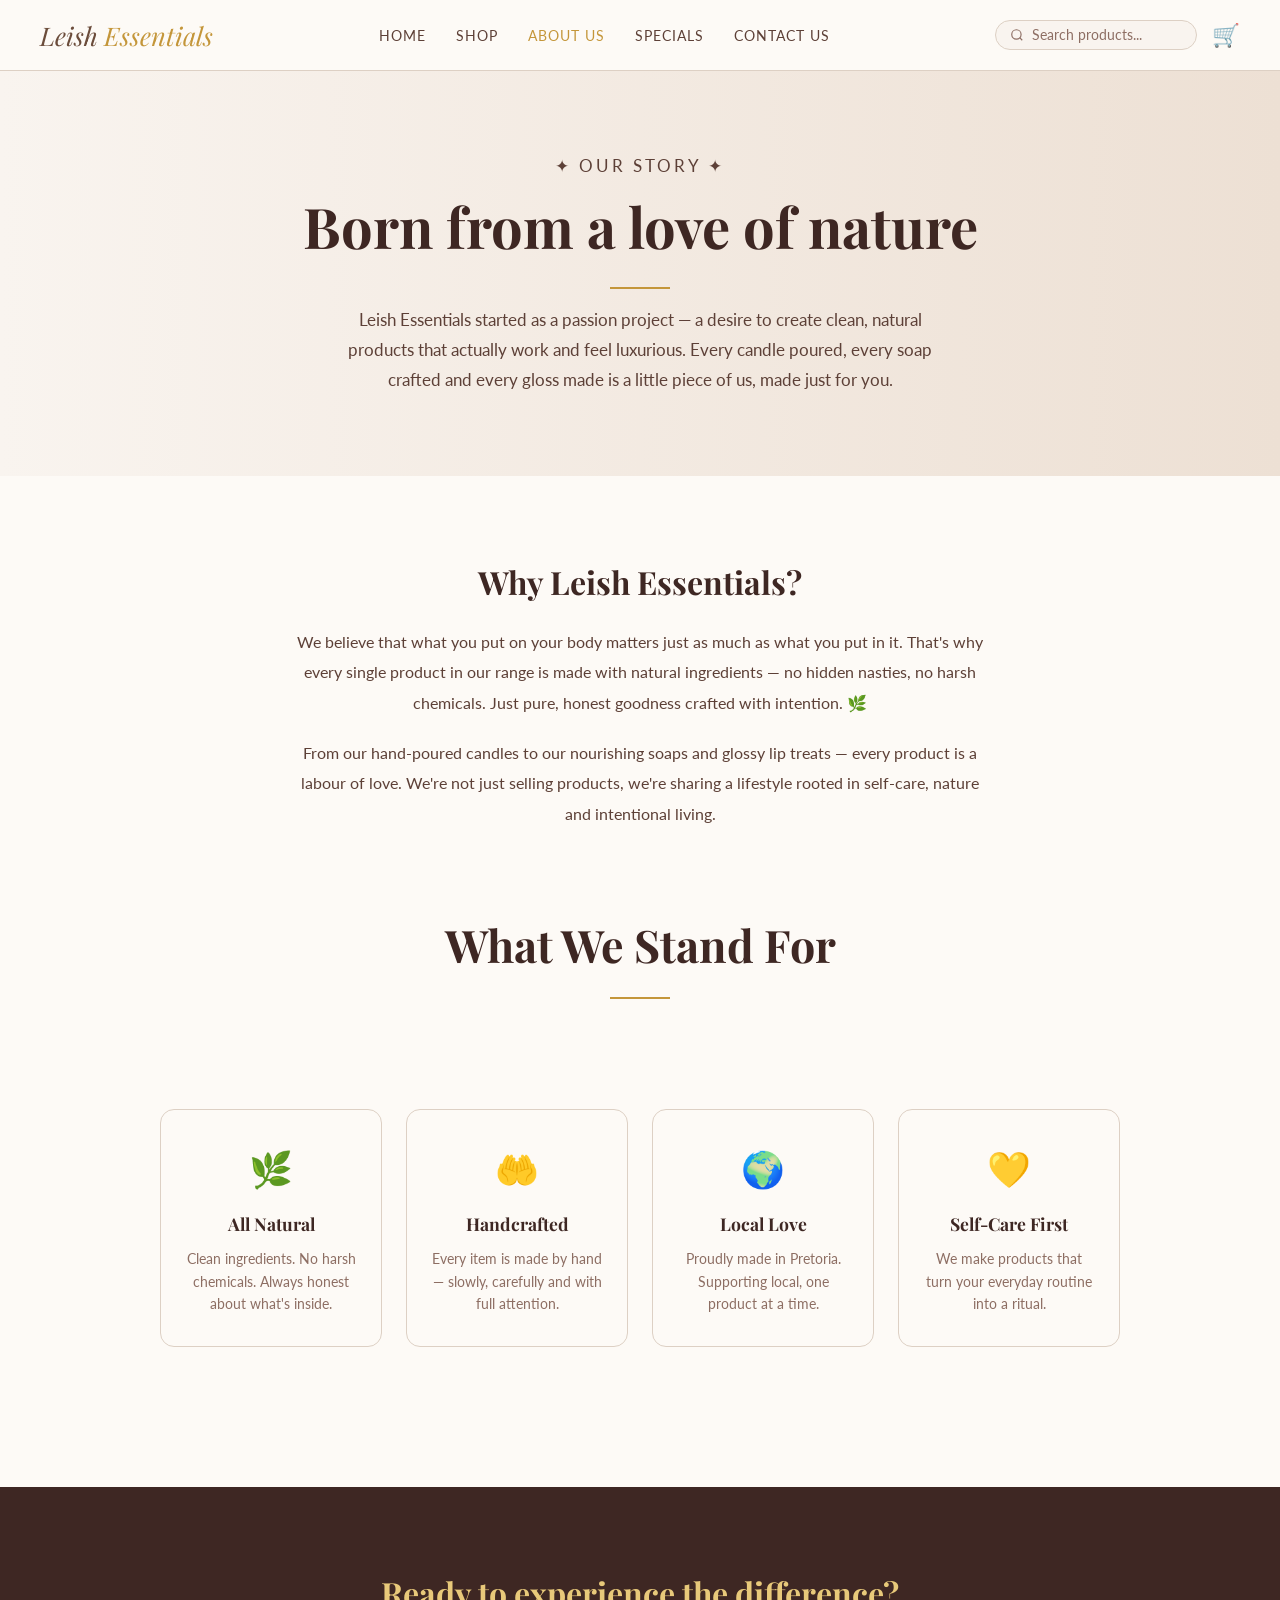
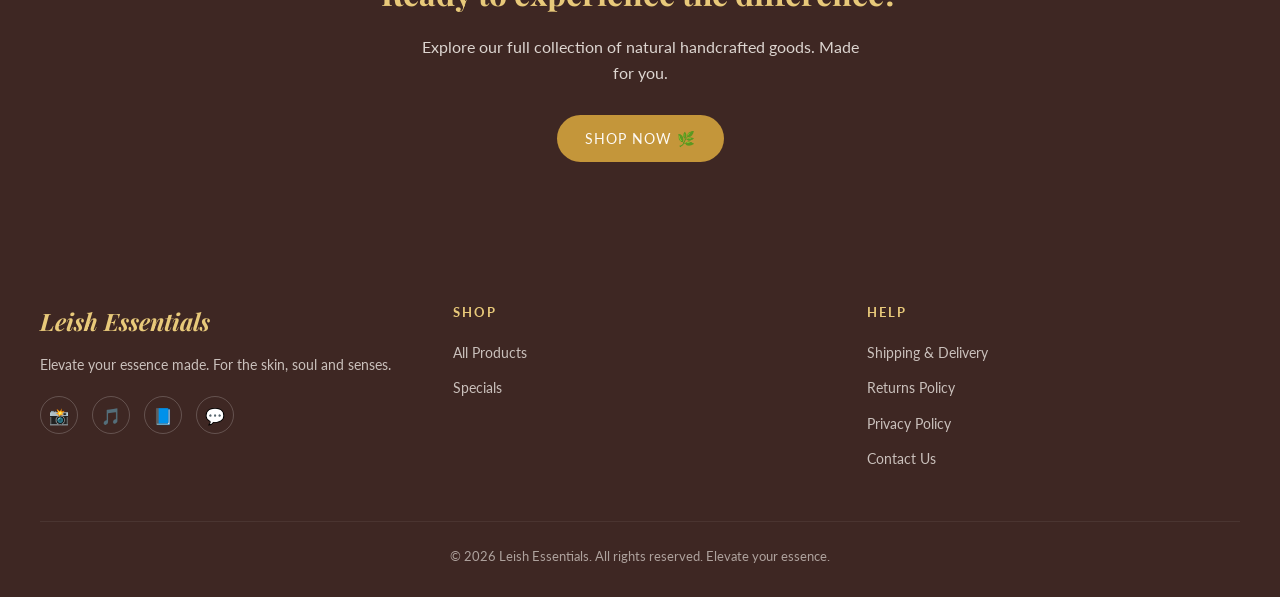
==== about.html @ 2323c2c0 "Fix formatting issues in about.html" ====
<!DOCTYPE html>
<html lang="en">
<head>
  <meta charset="UTF-8"/>
  <meta name="viewport" content="width=device-width, initial-scale=1.0"/>
  <title>About Us — Leish Essentials</title>
  <link rel="stylesheet" href="style.css"/>
</head>
<body>

  <!-- NAVIGATION -->
  <nav>
    <div class="nav-container">
      <a href="index.html" class="nav-logo">Leish <span>Essentials</span></a>
      <ul class="nav-links">
        <li><a href="index.html">Home</a></li>
        <li><a href="shop.html">Shop</a></li>
        <li><a href="about.html" class="active">About Us</a></li>
        <li><a href="specials.html">Specials</a></li>
        <li><a href="contact.html">Contact Us</a></li>
      </ul>
      <div class="nav-right">
        <div class="search-bar">
          <svg width="14" height="14" viewBox="0 0 24 24" fill="none"
            stroke="currentColor" stroke-width="2">
            <circle cx="11" cy="11" r="8"/>
            <line x1="21" y1="21" x2="16.65" y2="16.65"/>
          </svg>
          <input type="text" id="searchInput" placeholder="Search products..." autocomplete="off"/>
        </div>
        <a href="cart.html" class="cart-icon">
          🛒<span class="cart-count" id="cartCount">0</span>
        </a>
        <button class="hamburger" id="hamburger" aria-label="Menu">
          <span></span><span></span><span></span>
        </button>
      </div>
    </div>
    <div class="search-results" id="searchResults"></div>
    <div class="mobile-nav" id="mobileNav">
      <a href="index.html">Home</a>
      <a href="shop.html">Shop</a>
      <a href="about.html">About Us</a>
      <a href="specials.html">Specials</a>
      <a href="contact.html">Contact Us</a>
      <a href="cart.html">🛒 Cart</a>
    </div>
  </nav>

  <!-- ABOUT HERO -->
  <div class="about-hero">
    <p class="hero-eyebrow">✦ Our Story ✦</p>
    <h1>Born from a love of nature</h1>
    <div class="section-divider"></div>
    <p style="margin-top: 16px;">
      Leish Essentials started as a passion project — a desire to create
      clean, natural products that actually work and feel luxurious.
      Every candle poured, every soap crafted and every gloss made is a
      little piece of us, made just for you.
    </p>
  </div>

  <!-- STORY SECTION -->
  <section style="padding: 80px 20px; background: var(--warm-white);">
    <div style="max-width: 700px; margin: 0 auto; text-align: center;">
      <h2 style="font-family: var(--font-heading); font-size: 2rem;
                  color: var(--dark-brown); margin-bottom: 20px;">
        Why Leish Essentials?
      </h2>
      <p style="color: var(--text-medium); line-height: 1.9; font-size: 1rem;">
        We believe that what you put on your body matters just as much as
        what you put in it. That's why every single product in our range
        is made with natural ingredients — no hidden nasties, no harsh
        chemicals. Just pure, honest goodness crafted with intention. 🌿
      </p>
      <p style="color: var(--text-medium); line-height: 1.9; font-size: 1rem; margin-top: 20px;">
        From our hand-poured candles to our nourishing soaps and glossy
        lip treats — every product is a labour of love. We're not just
        selling products, we're sharing a lifestyle rooted in self-care,
        nature and intentional living.
      </p>
    </div>
  </section>

  <!-- VALUES -->
  <section style="padding: 0 20px 80px; background: var(--warm-white);">
    <div class="section-header">
      <h2>What We Stand For</h2>
      <div class="section-divider"></div>
    </div>
    <div class="about-values">
      <div class="value-card">
        <div class="value-icon">🌿</div>
        <h3>All Natural</h3>
        <p>Clean ingredients. No harsh chemicals. Always honest about what's inside.</p>
      </div>
      <div class="value-card">
        <div class="value-icon">🤲</div>
        <h3>Handcrafted</h3>
        <p>Every item is made by hand — slowly, carefully and with full attention.</p>
      </div>
      <div class="value-card">
        <div class="value-icon">🌍</div>
        <h3>Local Love</h3>
        <p>Proudly made in Pretoria. Supporting local, one product at a time.</p>
      </div>
      <div class="value-card">
        <div class="value-icon">💛</div>
        <h3>Self-Care First</h3>
        <p>We make products that turn your everyday routine into a ritual.</p>
      </div>
    </div>
  </section>

  <!-- CTA -->
  <section style="background: var(--dark-brown); padding: 80px 20px; text-align: center;">
    <h2 style="font-family: var(--font-heading); font-size: 2rem;
                color: var(--light-gold); margin-bottom: 16px;">
      Ready to experience the difference?
    </h2>
    <p style="color: var(--cream); opacity: 0.85; margin-bottom: 30px; max-width: 450px; margin-left:auto; margin-right:auto;">
      Explore our full collection of natural handcrafted goods. Made for you.
    </p>
    <a href="shop.html" class="btn btn-gold">Shop Now 🌿</a>
  </section>

  <!-- FOOTER -->
  <footer>
    <div class="footer-grid">
      <div class="footer-brand">
        <h3>Leish Essentials</h3>
        <p>Elevate your essence made. For the skin, soul and senses.</p>
                <div class="social-links" style="margin-top:20px;">
          <a href="https://www.instagram.com/leish_essentials?igsh=dmN6YTl0bXVvcGlt" aria-label="Instagram">📸</a>
          <a href="" aria-label="TikTok">🎵</a>
          <a href="#" aria-label="Facebook">📘</a>
          <a href="#" aria-label="WhatsApp">💬</a>
        </div>
      </div>
      <div class="footer-col">
        <h4>Shop</h4>
        <ul>
          <li><a href="shop.html">All Products</a></li>
          <li><a href="specials.html">Specials</a></li>
        </ul>
      </div>
      <div class="footer-col">
        <h4>Help</h4>
        <ul>
          <li><a href="customer-service.html#shipping">Shipping & Delivery</a></li>
          <li><a href="customer-service.html#returns">Returns Policy</a></li>
          <li><a href="customer-service.html#privacy">Privacy Policy</a></li>
          <li><a href="contact.html">Contact Us</a></li>
        </ul>
      </div>
    </div>
    <div class="footer-bottom">
      <p>© 2026 Leish Essentials. All rights reserved. Elevate your essence.</p>
    </div>
  </footer>

  <script src="products.js"></script>
  <script src="cart.js"></script>
  <script src="search.js"></script>
</body>
</html>
---- style.css ----
/* ===========================
   LEISH ESSENTIALS - STYLES
   Natural, Cream, Earthy Vibes
   =========================== */

@import url('https://fonts.googleapis.com/css2?family=Playfair+Display:ital,wght@0,400;0,600;1,400&family=Lato:wght@300;400;700&display=swap');

/* === ROOT VARIABLES === */
:root {
  --cream: #F9F4EF;
  --warm-white: #FDFAF6;
  --brown: #6B4C3B;
  --dark-brown: #3E2723;
  --gold: #C4963A;
  --light-gold: #E8C97A;
  --sage: #8A9A7B;
  --light-sage: #C8D5BC;
  --text-dark: #2C1A0E;
  --text-medium: #5D4037;
  --text-light: #8D6E63;
  --border: #DDD0C4;
  --shadow: rgba(107, 76, 59, 0.15);
  --font-heading: 'Playfair Display', serif;
  --font-body: 'Lato', sans-serif;
}

/* === RESET & BASE === */
* {
  margin: 0;
  padding: 0;
  box-sizing: border-box;
}

html {
  scroll-behavior: smooth;
}

body {
  font-family: var(--font-body);
  background-color: var(--cream);
  color: var(--text-dark);
  line-height: 1.6;
}

img {
  max-width: 100%;
  height: auto;
  display: block;
}

a {
  text-decoration: none;
  color: inherit;
}

/* === NAVIGATION === */
nav {
  background-color: var(--warm-white);
  border-bottom: 1px solid var(--border);
  position: sticky;
  top: 0;
  z-index: 1000;
  padding: 0 20px;
}

.nav-container {
  max-width: 1200px;
  margin: 0 auto;
  display: flex;
  align-items: center;
  justify-content: space-between;
  height: 70px;
}

.nav-logo {
  font-family: var(--font-heading);
  font-size: 1.6rem;
  color: var(--brown);
  font-style: italic;
}

.nav-logo span {
  color: var(--gold);
}

.nav-links {
  display: flex;
  list-style: none;
  gap: 30px;
  align-items: center;
}

.nav-links a {
  font-family: var(--font-body);
  font-size: 0.9rem;
  letter-spacing: 1px;
  text-transform: uppercase;
  color: var(--text-medium);
  transition: color 0.3s;
}

.nav-links a:hover,
.nav-links a.active {
  color: var(--gold);
}

.nav-right {
  display: flex;
  align-items: center;
  gap: 15px;
}

/* Search Bar */
.search-bar {
  display: flex;
  align-items: center;
  background: var(--cream);
  border: 1px solid var(--border);
  border-radius: 25px;
  padding: 6px 14px;
  gap: 8px;
}

.search-bar input {
  border: none;
  background: transparent;
  outline: none;
  font-family: var(--font-body);
  font-size: 0.85rem;
  color: var(--text-dark);
  width: 150px;
}

.search-bar input::placeholder {
  color: var(--text-light);
}

.search-bar svg {
  color: var(--text-light);
  flex-shrink: 0;
}

/* Cart Icon */
.cart-icon {
  position: relative;
  font-size: 1.4rem;
  cursor: pointer;
  text-decoration: none;
}

.cart-count {
  position: absolute;
  top: -8px;
  right: -8px;
  background: var(--gold);
  color: white;
  font-size: 0.65rem;
  font-weight: 700;
  width: 18px;
  height: 18px;
  border-radius: 50%;
  display: flex;
  align-items: center;
  justify-content: center;
}

/* Hamburger */
.hamburger {
  display: none;
  flex-direction: column;
  gap: 5px;
  cursor: pointer;
  background: none;
  border: none;
}

.hamburger span {
  width: 24px;
  height: 2px;
  background: var(--brown);
  border-radius: 2px;
  transition: all 0.3s;
}

/* Mobile Nav */
.mobile-nav {
  display: none;
  flex-direction: column;
  background: var(--warm-white);
  border-top: 1px solid var(--border);
  padding: 20px;
  gap: 15px;
}

.mobile-nav a {
  font-size: 1rem;
  color: var(--text-medium);
  padding: 8px 0;
  border-bottom: 1px solid var(--border);
  text-transform: uppercase;
  letter-spacing: 1px;
}

.mobile-nav.open {
  display: flex;
}

/* === SEARCH RESULTS DROPDOWN === */
.search-results {
  position: absolute;
  top: 70px;
  left: 50%;
  transform: translateX(-50%);
  width: 350px;
  background: var(--warm-white);
  border: 1px solid var(--border);
  border-radius: 10px;
  box-shadow: 0 8px 30px var(--shadow);
  z-index: 999;
  display: none;
  max-height: 400px;
  overflow-y: auto;
}

.search-result-item {
  display: flex;
  align-items: center;
  gap: 12px;
  padding: 12px 16px;
  cursor: pointer;
  transition: background 0.2s;
  border-bottom: 1px solid var(--border);
}

.search-result-item:last-child {
  border-bottom: none;
}

.search-result-item:hover {
  background: var(--cream);
}

.search-result-item img {
  width: 50px;
  height: 50px;
  object-fit: cover;
  border-radius: 8px;
}

.search-result-info h4 {
  font-size: 0.9rem;
  color: var(--text-dark);
  font-family: var(--font-heading);
}

.search-result-info p {
  font-size: 0.8rem;
  color: var(--gold);
  font-weight: 700;
}

/* === BUTTONS === */
.btn {
  display: inline-block;
  padding: 12px 28px;
  border-radius: 30px;
  font-family: var(--font-body);
  font-size: 0.9rem;
  letter-spacing: 1px;
  text-transform: uppercase;
  cursor: pointer;
  transition: all 0.3s;
  border: none;
}

.btn-primary {
  background: var(--brown);
  color: var(--cream);
}

.btn-primary:hover {
  background: var(--dark-brown);
  transform: translateY(-2px);
}

.btn-outline {
  background: transparent;
  color: var(--brown);
  border: 2px solid var(--brown);
}

.btn-outline:hover {
  background: var(--brown);
  color: var(--cream);
}

.btn-gold {
  background: var(--gold);
  color: var(--warm-white);
}

.btn-gold:hover {
  background: var(--dark-brown);
  transform: translateY(-2px);
}

/* === HERO SECTION (Home) === */
.hero {
  min-height: 90vh;
  background: linear-gradient(135deg, var(--warm-white) 0%, var(--cream) 50%, #EDE0D4 100%);
  display: flex;
  align-items: center;
  justify-content: center;
  text-align: center;
  padding: 60px 20px;
  position: relative;
  overflow: hidden;
}

.hero::before {
  content: '';
  position: absolute;
  top: -50%;
  left: -50%;
  width: 200%;
  height: 200%;
  background: radial-gradient(circle, rgba(196, 150, 58, 0.05) 0%, transparent 70%);
  animation: shimmer 8s ease-in-out infinite;
}

@keyframes shimmer {
  0%, 100% { transform: scale(1); }
  50% { transform: scale(1.1); }
}

.hero-content {
  max-width: 700px;
  position: relative;
  z-index: 1;
}

.hero-eyebrow {
  font-size: 0.8rem;

letter-spacing: 3px;
  text-transform: uppercase;
  color: var(--gold);
  margin-bottom: 16px;
}

.hero h1 {
  font-family: var(--font-heading);
  font-size: clamp(2.5rem, 6vw, 4.5rem);
  color: var(--dark-brown);
  line-height: 1.2;
  margin-bottom: 20px;
}

.hero h1 em {
  color: var(--gold);
  font-style: italic;
}

.hero p {
  font-size: 1.1rem;
  color: var(--text-medium);
  margin-bottom: 35px;
  max-width: 500px;
  margin-left: auto;
  margin-right: auto;
}

.hero-buttons {
  display: flex;
  gap: 15px;
  justify-content: center;
  flex-wrap: wrap;
}

/* === SECTION STYLES === */
section {
  padding: 80px 20px;
}

.section-header {
  text-align: center;
  margin-bottom: 50px;
}

.section-header h2 {
  font-family: var(--font-heading);
  font-size: clamp(1.8rem, 4vw, 2.8rem);
  color: var(--dark-brown);
  margin-bottom: 12px;
}

.section-header p {
  color: var(--text-light);
  font-size: 1rem;
  max-width: 500px;
  margin: 0 auto;
}

.section-divider {
  width: 60px;
  height: 2px;
  background: var(--gold);
  margin: 16px auto;
}

/* === PRODUCT GRID === */
.product-grid {
  display: grid;
  grid-template-columns: repeat(auto-fill, minmax(260px, 1fr));
  gap: 30px;
  max-width: 1200px;
  margin: 0 auto;
}

/* === PRODUCT CARD === */
.product-card {
  background: var(--warm-white);
  border-radius: 16px;
  overflow: hidden;
  border: 1px solid var(--border);
  transition: transform 0.3s, box-shadow 0.3s;
  position: relative;
}

.product-card:hover {
  transform: translateY(-6px);
  box-shadow: 0 16px 40px var(--shadow);
}

.product-card-image {
  width: 100%;
  height: 250px;
  object-fit: cover;
}

.product-card-badge {
  position: absolute;
  top: 14px;
  left: 14px;
  padding: 4px 12px;
  border-radius: 20px;
  font-size: 0.7rem;
  font-weight: 700;
  letter-spacing: 1px;
  text-transform: uppercase;
}

.badge-new {
  background: var(--sage);
  color: white;
}

.badge-special {
  background: var(--gold);
  color: white;
}

.badge-coming-soon {
  background: var(--dark-brown);
  color: var(--cream);
}

.product-card-body {
  padding: 20px;
}

.product-card-category {
  font-size: 0.7rem;
  text-transform: uppercase;
  letter-spacing: 2px;
  color: var(--text-light);
  margin-bottom: 6px;
}

.product-card-name {
  font-family: var(--font-heading);
  font-size: 1.15rem;
  color: var(--dark-brown);
  margin-bottom: 8px;
}

.product-card-desc {
  font-size: 0.85rem;
  color: var(--text-light);
  margin-bottom: 16px;
  line-height: 1.5;
  display: -webkit-box;
  -webkit-line-clamp: 2;
  -webkit-box-orient: vertical;
  overflow: hidden;
}

.product-card-footer {
  display: flex;
  align-items: center;
  justify-content: space-between;
  gap: 10px;
}

.product-price {
  font-weight: 700;
  font-size: 1.1rem;
  color: var(--brown);
}

.product-price .original-price {
  text-decoration: line-through;
  color: var(--text-light);
  font-size: 0.85rem;
  font-weight: 400;
}

.coming-soon-overlay {
  position: absolute;
  inset: 0;
  background: rgba(249, 244, 239, 0.85);
  display: flex;
  align-items: center;
  justify-content: center;
  font-family: var(--font-heading);
  font-size: 1.2rem;
  color: var(--dark-brown);
  font-style: italic;
  letter-spacing: 1px;
}

/* === MEET THE PRODUCT MODAL === */
.modal-overlay {
  position: fixed;
  inset: 0;
  background: rgba(0, 0, 0, 0.5);
  backdrop-filter: blur(6px);
  -webkit-backdrop-filter: blur(6px);
  z-index: 2000;
  display: flex;
  align-items: center;
  justify-content: center;
  padding: 20px;
  opacity: 0;
  pointer-events: none;
  transition: opacity 0.3s;
}

.modal-overlay.active {
  opacity: 1;
  pointer-events: all;
}

.modal-paper {
  background: #FDF8F2;
  border-radius: 4px;
  max-width: 420px;
  width: 100%;
  max-height: 90vh;
  overflow-y: auto;
  padding: 40px 35px;
  position: relative;
  text-align: center;
  box-shadow: 0 20px 60px rgba(0,0,0,0.25),
              4px 0 0 #E8DDD3,
              -4px 0 0 #E8DDD3;
  transform: translateY(30px);
  transition: transform 0.3s;
  font-family: var(--font-heading);
}

.modal-overlay.active .modal-paper {
  transform: translateY(0);
}

.modal-close {
  position: absolute;
  top: 14px;
  right: 16px;
  background: none;
  border: none;
  font-size: 1.4rem;
  cursor: pointer;
  color: var(--text-light);
  line-height: 1;
  transition: color 0.2s;
}

.modal-close:hover {
  color: var(--dark-brown);
}

.modal-image {
  width: 160px;
  height: 160px;
  object-fit: cover;
  border-radius: 50%;
  margin: 0 auto 20px;
  border: 4px solid var(--border);
}

.modal-category {
  font-size: 0.7rem;
  text-transform: uppercase;
  letter-spacing: 3px;
  color: var(--gold);
  font-family: var(--font-body);
  margin-bottom: 8px;
}

.modal-name {
  font-size: 1.6rem;
  color: var(--dark-brown);
  margin-bottom: 6px;
}

.modal-divider {
  width: 40px;
  height: 1px;
  background: var(--gold);
  margin: 12px auto;
}

.modal-desc {
  font-family: var(--font-body);
  font-size: 0.9rem;
  color: var(--text-medium);
  line-height: 1.7;
  margin-bottom: 16px;
}

.modal-details {
  background: var(--cream);
  border-radius: 8px;
  padding: 12px 16px;
  margin-bottom: 20px;
  text-align: left;
}

.modal-details p {
  font-family: var(--font-body);
  font-size: 0.82rem;
  color: var(--text-medium);
  margin-bottom: 4px;
}

.modal-details p span {
  color: var(--dark-brown);
  font-weight: 700;
}

.modal-price {
  font-size: 1.4rem;
  color: var(--brown);
  margin-bottom: 20px;
}

/* === FILTER BAR (Shop Page) === */
.filter-bar {
  display: flex;
  gap: 12px;
  justify-content: center;
  flex-wrap: wrap;
  margin-bottom: 40px;
}

.filter-btn {
  padding: 8px 20px;
  border-radius: 25px;
  border: 1px solid var(--border);
  background: var(--warm-white);
  color: var(--text-medium);
  font-family: var(--font-body);
  font-size: 0.85rem;
  cursor: pointer;
  transition: all 0.3s;
  text-transform: capitalize;
  letter-spacing: 0.5px;
}

.filter-btn:hover,
.filter-btn.active {
  background: var(--brown);
  color: var(--cream);
  border-color: var(--brown);
}

/* === CART STYLES === */
.cart-page {
  max-width: 900px;
  margin: 0 auto;
  padding: 60px 20px;
}

.cart-page h1 {
  font-family: var(--font-heading);
  font-size: 2.2rem;
  color: var(--dark-brown);
  margin-bottom: 40px;
  text-align: center;
}

.cart-empty {
  text-align: center;
  padding: 80px 20px;
}

.cart-empty p {
  font-size: 1.1rem;
  color: var(--text-light);
  margin-bottom: 20px;
}

.cart-item {
  display: flex;
  align-items: center;
  gap: 20px;
  background: var(--warm-white);
  border: 1px solid var(--border);
  border-radius: 12px;
  padding: 16px;
  margin-bottom: 16px;
}

.cart-item img {
  width: 80px;
  height: 80px;
  object-fit: cover;
  border-radius: 10px;
  flex-shrink: 0;
}

.cart-item-info {
  flex: 1;
}

.cart-item-info h3 {
  font-family: var(--font-heading);
  font-size: 1rem;
  color: var(--dark-brown);
  margin-bottom: 4px;
}

.cart-item-info p {
  font-size: 0.85rem;
  color: var(--text-light);
}

.cart-item-price {
  font-weight: 700;
  color: var(--brown);
  font-size: 1rem;
  white-space: nowrap;
}

.cart-item-remove {
  background: none;
  border: none;
  color: var(--text-light);
  cursor: pointer;
  font-size: 1.2rem;
  transition: color 0.2s;
}

.cart-item-remove:hover {
  color: #c0392b;
}

.cart-summary {
  background: var(--warm-white);
  border: 1px solid var(--border);
  border-radius: 12px;
  padding: 24px;
  margin-top: 30px;
}

.cart-summary h3 {
  font-family: var(--font-heading);
  font-size: 1.3rem;
  color: var(--dark-brown);
  margin-bottom: 20px;
}

.cart-summary-row {
  display: flex;
  justify-content: space-between;
  margin-bottom: 12px;
  font-size: 0.95rem;
  color: var(--text-medium);
}

.cart-summary-row.total {
  border-top: 1px solid var(--border);
  padding-top: 12px;
  margin-top: 12px;
  font-weight: 700;
  font-size: 1.1rem;
  color: var(--dark-brown);
}

.shipping-selector {
  margin: 20px 0;
}

.shipping-selector label {
  display: block;
  font-size: 0.85rem;
  color: var(--text-medium);
  margin-bottom: 8px;
  font-weight: 700;
}

.shipping-selector select {
  width: 100%;
  padding: 10px 14px;
  border-radius: 8px;
  border: 1px solid var(--border);
  background: var(--cream);
  font-family: var(--font-body);
  font-size: 0.9rem;
  color: var(--text-dark);
  cursor: pointer;
}

/* === CONTACT FORM === */
.contact-page {
  max-width: 700px;
  margin: 0 auto;
  padding: 60px 20px;
}

.contact-page h1 {
  font-family: var(--font-heading);
  font-size: 2.2rem;
  color: var(--dark-brown);
  text-align: center;
  margin-bottom: 10px;
}

.contact-page p.subtitle {
  text-align: center;
  color: var(--text-light);
  margin-bottom: 40px;
}

.form-group {
  margin-bottom: 20px;
}

.form-group label {
  display: block;
  font-size: 0.85rem;
  font-weight: 700;
  color: var(--text-medium);
  margin-bottom: 8px;
  letter-spacing: 0.5px;
}

.form-group input,
.form-group textarea,
.form-group select {
  width: 100%;
  padding: 12px 16px;
  border: 1px solid var(--border);
  border-radius: 10px;
  background: var(--warm-white);
  font-family: var(--font-body);
  font-size: 0.95rem;
  color: var(--text-dark);
  transition: border-color 0.3s;
  outline: none;
}

.form-group input:focus,
.form-group textarea:focus {
  border-color: var(--gold);
}

.form-group textarea {
  height: 140px;
  resize: vertical;
}

/* === POLICY ACCORDION === */
.policy-section {
  max-width: 800px;
  margin: 0 auto;
  padding: 60px 20px;
}

.policy-section h1{
  font-family: var(--font-heading);
  font-size: 2.2rem;
  color: var(--dark-brown);
  text-align: center;
  margin-bottom: 10px;
}

.policy-section p.subtitle {
  text-align: center;
  color: var(--text-light);
  margin-bottom: 50px;
}

.accordion-item {
  background: var(--warm-white);
  border: 1px solid var(--border);
  border-radius: 12px;
  margin-bottom: 16px;
  overflow: hidden;
}

.accordion-header {
  width: 100%;
  background: none;
  border: none;
  padding: 20px 24px;
  display: flex;
  align-items: center;
  justify-content: space-between;
  cursor: pointer;
  font-family: var(--font-heading);
  font-size: 1.1rem;
  color: var(--dark-brown);
  text-align: left;
  transition: background 0.2s;
}

.accordion-header:hover {
  background: var(--cream);
}

.accordion-header .accordion-icon {
  font-size: 1.2rem;
  color: var(--gold);
  transition: transform 0.3s;
  flex-shrink: 0;
}

.accordion-item.open .accordion-icon {
  transform: rotate(45deg);
}

.accordion-body {
  max-height: 0;
  overflow: hidden;
  transition: max-height 0.4s ease;
}

.accordion-body-inner {
  padding: 0 24px 24px;
  font-size: 0.92rem;
  color: var(--text-medium);
  line-height: 1.8;
}

.accordion-body-inner h4 {
  font-family: var(--font-heading);
  color: var(--dark-brown);
  margin: 16px 0 8px;
}

.accordion-body-inner ul {
  padding-left: 20px;
  margin-top: 8px;
}

.accordion-body-inner ul li {
  margin-bottom: 6px;
}

.accordion-item.open .accordion-body {
  max-height: 1000px;
}

/* === SPECIALS PAGE === */
.specials-banner {
  background: linear-gradient(135deg, var(--dark-brown), var(--brown));
  color: var(--cream);
  text-align: center;
  padding: 60px 20px;
}

.specials-banner h1 {
  font-family: var(--font-heading);
  font-size: clamp(2rem, 5vw, 3.5rem);
  margin-bottom: 12px;
}

.specials-banner p {
  font-size: 1rem;
  opacity: 0.85;
  max-width: 500px;
  margin: 0 auto;
}

/* === ABOUT PAGE === */
.about-hero {
  background: linear-gradient(to right, var(--cream), #EDE0D4);
  padding: 80px 20px;
  text-align: center;
}

.about-hero h1 {
  font-family: var(--font-heading);
  font-size: clamp(2rem, 5vw, 3.5rem);
  color: var(--dark-brown);
  margin-bottom: 16px;
}

.about-hero p {
  color: var(--text-medium);
  font-size: 1.05rem;
  max-width: 600px;
  margin: 0 auto;
  line-height: 1.8;
}

.about-values {
  display: grid;
  grid-template-columns: repeat(auto-fill, minmax(220px, 1fr));
  gap: 24px;
  max-width: 1000px;
  margin: 0 auto;
  padding: 60px 20px;
}

.value-card {
  background: var(--warm-white);
  border: 1px solid var(--border);
  border-radius: 14px;
  padding: 30px 24px;
  text-align: center;
}

.value-card .value-icon {
  font-size: 2.2rem;
  margin-bottom: 14px;
}

.value-card h3 {
  font-family: var(--font-heading);
  color: var(--dark-brown);
  margin-bottom: 10px;
  font-size: 1.1rem;
}

.value-card p {
  font-size: 0.88rem;
  color: var(--text-light);
  line-height: 1.6;
}

/* === FOOTER === */
footer {
  background: var(--dark-brown);
  color: var(--cream);
  padding: 60px 20px 30px;
}

.footer-grid {
  display: grid;
  grid-template-columns: repeat(auto-fit, minmax(200px, 1fr));
  gap: 40px;
  max-width: 1200px;
  margin: 0 auto 40px;
}

.footer-brand h3 {
  font-family: var(--font-heading);
  font-size: 1.5rem;
  font-style: italic;
  margin-bottom: 12px;
  color: var(--light-gold);
}

.footer-brand p {
  font-size: 0.88rem;
  opacity: 0.75;
  line-height: 1.7;
}

.footer-col h4 {
  font-size: 0.8rem;
  letter-spacing: 2px;
  text-transform: uppercase;
  color: var(--light-gold);
  margin-bottom: 16px;
}

.footer-col ul {
  list-style: none;
}

.footer-col ul li {
  margin-bottom: 10px;
}

.footer-col ul li a {
  font-size: 0.88rem;
  opacity: 0.75;
  transition: opacity 0.2s;
}

.footer-col ul li a:hover {
  opacity: 1;
  color: var(--light-gold);
}

.social-links {
  display: flex;
  gap: 14px;
  margin-top: 8px;
}

.social-links a {
  width: 38px;
  height: 38px;
  border-radius: 50%;
  border: 1px solid rgba(255,255,255,0.2);
  display: flex;
  align-items: center;
  justify-content: center;
  font-size: 1rem;
  transition: all 0.3s;
}

.social-links a:hover {
  background: var(--gold);
  border-color: var(--gold);
}

.footer-bottom {
  border-top: 1px solid rgba(255,255,255,0.1);
  padding-top: 24px;
  text-align: center;
  font-size: 0.82rem;
  opacity: 0.6;
  max-width: 1200px;
  margin: 0 auto;
}

/* === TOAST NOTIFICATION === */
.toast {
  position: fixed;
  bottom: 30px;
  right: 30px;
  background: var(--dark-brown);
  color: var(--cream);
  padding: 14px 24px;
  border-radius: 30px;
  font-size: 0.9rem;
  z-index: 9999;
  transform: translateY(100px);
  opacity: 0;
  transition: all 0.4s;
  box-shadow: 0 8px 30px rgba(0,0,0,0.2);
}

.toast.show {
  transform: translateY(0);
  opacity: 1;
}

.toast.success {
  border-left: 4px solid var(--sage);
}

/* === UTILITY === */
.container {
  max-width: 1200px;
  margin: 0 auto;
}

.text-center {
  text-align: center;
}

.mt-20 { margin-top: 20px; }
.mt-40 { margin-top: 40px; }
.mb-20 { margin-bottom: 20px; }
.mb-40 { margin-bottom: 40px; }

/* === RESPONSIVE === */
@media (max-width: 768px) {
  .nav-links,
  .search-bar {
    display: none;
  }

  .hamburger {
    display: flex;
  }

  .search-results {
    width: 95vw;
    left: 2.5vw;
    transform: none;
  }

  .hero {
    min-height: 70vh;
    padding: 40px 20px;
  }

  .hero-buttons {
    flex-direction: column;
    align-items: center;
  }

  .product-grid {
    grid-template-columns: repeat(auto-fill, minmax(160px, 1fr));
    gap: 16px;
  }

  .product-card-image {
    height: 180px;
  }

  .cart-item {
    flex-wrap: wrap;
  }

  .footer-grid {
    grid-template-columns: 1fr 1fr;
    gap: 30px;
  }

  .modal-paper {
    padding: 30px 20px;
  }
}

@media (max-width: 480px) {
  .product-grid {
    grid-template-columns: 1fr 1fr;
    gap: 12px;
  }

  .footer-grid {
    grid-template-columns: 1fr;
  }

  .about-values {
    grid-template-columns: 1fr 1fr;
  }
}
/* ── Product Card Image ── */
.product-card-image {
  width: 100%;
  height: 220px;
  object-fit: cover;
  object-position: center;
  display: block;
  border-radius: 12px 12px 0 0;
  background: linear-gradient(135deg, #EDE0D4, #D4B896);
  transition: transform 0.4s ease;
}

.product-card:hover .product-card-image {
  transform: scale(1.03);
}

/* ── Modal Image ── */
.modal-image {
  width: 100%;
  height: 280px;
  object-fit: cover;
  object-position: center;
  border-radius: 12px;
  background: linear-gradient(135deg, #EDE0D4, #D4B896);
  margin-bottom: 20px;
  display: block;
}
/* ══════════════════════════════════════
   ORDER MODAL STYLES
   ══════════════════════════════════════ */

/* ── Modal Overlay ── */
.modal-overlay {
  position: fixed;
  inset: 0;
  background: rgba(0, 0, 0, 0.55);
  backdrop-filter: blur(4px);
  -webkit-backdrop-filter: blur(4px);
  z-index: 9999;
  display: flex;
  align-items: center;
  justify-content: center;
  padding: 20px;
  opacity: 0;
  visibility: hidden;
  transition: all 0.3s ease;
}

.modal-overlay.active {
  opacity: 1;
  visibility: visible;
}

/* ── Modal Paper ── */
.modal-paper {
  background: var(--warm-white);
  border-radius: 20px;
  padding: 40px;
  width: 100%;
  max-width: 560px;
  max-height: 90vh;
  overflow-y: auto;
  box-shadow: 0 30px 80px rgba(0,0,0,0.2);
  transform: translateY(30px);
  transition: transform 0.3s ease;
}

.modal-overlay.active .modal-paper {
  transform: translateY(0);
}

/* ── Modal scrollbar ── */
.modal-paper::-webkit-scrollbar {
  width: 6px;
}

.modal-paper::-webkit-scrollbar-track {
  background: var(--cream);
  border-radius: 10px;
}

.modal-paper::-webkit-scrollbar-thumb {
  background: var(--border);
  border-radius: 10px;
}

/* ── Form Groups inside Modal ── */
.modal-paper .form-group {
  margin-bottom: 16px;
}

.modal-paper .form-group label {
  display: block;
  font-size: 0.82rem;
  font-weight: 700;
  color: var(--dark-brown);
  text-transform: uppercase;
  letter-spacing: 0.8px;
  margin-bottom: 6px;
}

.modal-paper .form-group input,
.modal-paper .form-group select,
.modal-paper .form-group textarea {
  width: 100%;
  padding: 11px 14px;
  border: 1.5px solid var(--border);
  border-radius: 10px;
  background: var(--cream);
  font-family: var(--font-body);
  font-size: 0.9rem;
  color: var(--dark-brown);
  transition: border-color 0.2s ease, box-shadow 0.2s ease;
  box-sizing: border-box;
}

.modal-paper .form-group input:focus,
.modal-paper .form-group select:focus,
.modal-paper .form-group textarea:focus {
  outline: none;
  border-color: var(--gold);
  box-shadow: 0 0 0 3px rgba(212, 175, 55, 0.15);
  background: var(--warm-white);
}

.modal-paper .form-group input::placeholder,
.modal-paper .form-group textarea::placeholder {
  color: var(--text-light);
  font-size: 0.85rem;
}

/* ── Toast Error Style ── */
.toast.error {
  background: #C0392B;
}

/* ── Order Success Page Animations ── */
.success-card {
  animation: fadeInUp 0.5s ease forwards;
}

@keyframes fadeInUp {
  from {
    opacity: 0;
    transform: translateY(30px);
  }
  to {
    opacity: 1;
    transform: translateY(0);
  }
}

/* ── Cart Item Styles ── */
.cart-item {
  display: flex;
  align-items: center;
  gap: 16px;
  background: var(--warm-white);
  border: 1px solid var(--border);
  border-radius: 14px;
  padding: 16px;
  margin-bottom: 14px;
  transition: box-shadow 0.2s ease;
}

.cart-item:hover {
  box-shadow: 0 6px 20px var(--shadow);
}

.cart-item-info {
  flex: 1;
}

.cart-item-info h3 {
  font-family: var(--font-heading);
  font-size: 1rem;
  color: var(--dark-brown);
  margin-bottom: 4px;
}

.cart-item-price {
  font-family: var(--font-heading);
  font-size: 1.1rem;
  font-weight: 700;
  color: var(--brown);
  white-space: nowrap;
}

.cart-item-remove {
  background: none;
  border: 1px solid var(--border);
  border-radius: 50%;
  width: 28px;
  height: 28px;
  display: flex;
  align-items: center;
  justify-content: center;
  cursor: pointer;
  font-size: 0.75rem;
  color: var(--text-light);
  transition: all 0.2s ease;
}

.cart-item-remove:hover {
  background: #fde8e8;
  border-color: #C0392B;
  color: #C0392B;
}

/* ── Cart Page Layout ── */
.cart-page {
  max-width: 700px;
  margin: 0 auto;
  padding: 60px 20px;
  min-height: 70vh;
}

.cart-page h1 {
  font-family: var(--font-heading);
  font-size: clamp(1.8rem, 4vw, 2.5rem);
  color: var(--dark-brown);
  margin-bottom: 30px;
}

.cart-empty {
  text-align: center;
  padding: 60px 20px;
  color: var(--text-light);
}

.cart-empty p:first-of-type {
  font-size: 3rem;
  margin-bottom: 12px;
}

.cart-empty p:last-of-type {
  font-size: 1rem;
  margin-bottom: 24px;
}

/* ── Cart Summary Box ── */
.cart-summary {
  background: var(--warm-white);
  border: 1px solid var(--border);
  border-radius: 16px;
  padding: 24px;
  margin-top: 24px;
}

.cart-summary h3 {
  font-family: var(--font-heading);
  font-size: 1.2rem;
  color: var(--dark-brown);
  margin-bottom: 20px;
}

.cart-summary-row {
  display: flex;
  justify-content: space-between;
  align-items: center;
  padding: 10px 0;
  border-bottom: 1px solid var(--border);
  font-size: 0.92rem;
  color: var(--text-medium);
}

.cart-summary-row:last-of-type {
  border-bottom: none;
}

.cart-summary-row.total {
  font-weight: 700;
  font-size: 1.1rem;
  color: var(--dark-brown);
  margin-top: 6px;
  padding-top: 14px;
  border-top: 2px solid var(--border);
}

/* ── Shipping Selector ── */
.shipping-selector {
  margin: 16px 0;
}

.shipping-selector label {
  display: block;
  font-size: 0.8rem;
  font-weight: 700;
  text-transform: uppercase;
  letter-spacing: 0.8px;
  color: var(--dark-brown);
  margin-bottom: 6px;
}

.shipping-selector select {
  width: 100%;
  padding: 10px 14px;
  border: 1.5px solid var(--border);
  border-radius: 10px;
  background: var(--cream);
  font-family: var(--font-body);
  font-size: 0.9rem;
  color: var(--dark-brown);
  cursor: pointer;
  transition: border-color 0.2s ease;
}

.shipping-selector select:focus {
  outline: none;
  border-color: var(--gold);
}

/* ── Responsive Cart ── */
@media (max-width: 500px) {
  .cart-item {
    flex-wrap: wrap;
    gap: 12px;
  }

  .cart-page {
    padding: 40px 16px;
  }

  .modal-paper {
    padding: 24px 18px;
  }
} 
/* ══════════════════════════════════════
   MOBILE SEARCH FIX
   ══════════════════════════════════════ */

/* ── Show search icon on mobile ── */
@media (max-width: 768px) {

  /* Keep search bar hidden on mobile */
  .search-bar {
    display: none;
  }

  /* Show mobile search toggle button */
  .mobile-search-btn {
    display: flex !important;
    align-items: center;
    justify-content: center;
    background: none;
    border: none;
    cursor: pointer;
    padding: 8px;
    color: var(--dark-brown);
    font-size: 1.2rem;
  }

  /* Mobile search bar dropdown */
  .mobile-search-bar {
    display: none;
    padding: 12px 16px;
    background: var(--warm-white);
    border-bottom: 1px solid var(--border);
  }

  .mobile-search-bar.active {
    display: flex !important;
    align-items: center;
    gap: 10px;
  }

  .mobile-search-bar input {
    flex: 1;
    padding: 10px 14px;
    border: 1.5px solid var(--border);
    border-radius: 10px;
    font-family: var(--font-body);
    font-size: 0.9rem;
    color: var(--dark-brown);
    background: var(--cream);
    outline: none;
  }

  .mobile-search-bar input:focus {
    border-color: var(--gold);
  }

  .mobile-search-bar button {
    background: none;
    border: none;
    cursor: pointer;
    font-size: 1.2rem;
    padding: 4px;
    color: var(--text-light);
  }
}

/* ── Hide mobile search btn on desktop ── */
@media (min-width: 769px) {
  .mobile-search-btn {
    display: none;
  }

  .mobile-search-bar {
    display: none !important;
  }
}
@media (max-width: 600px) {
  .hero { padding: 40px 16px; }
  .hero-buttons { flex-direction: column; gap: 10px; }
  .hero-buttons .btn { width: 100%; max-width: 100%; }
  .product-grid { grid-template-columns: 1fr; gap: 14px; padding: 0 12px; }
  .product-card-image { height: 160px; object-fit: cover; }
  .product-card-footer { flex-direction: column; align-items: stretch; gap: 8px; }
  .product-card-footer .btn { width: 100%; }
  .product-price { margin-bottom: 6px; }
  .nav-container { padding: 0 12px; }
}
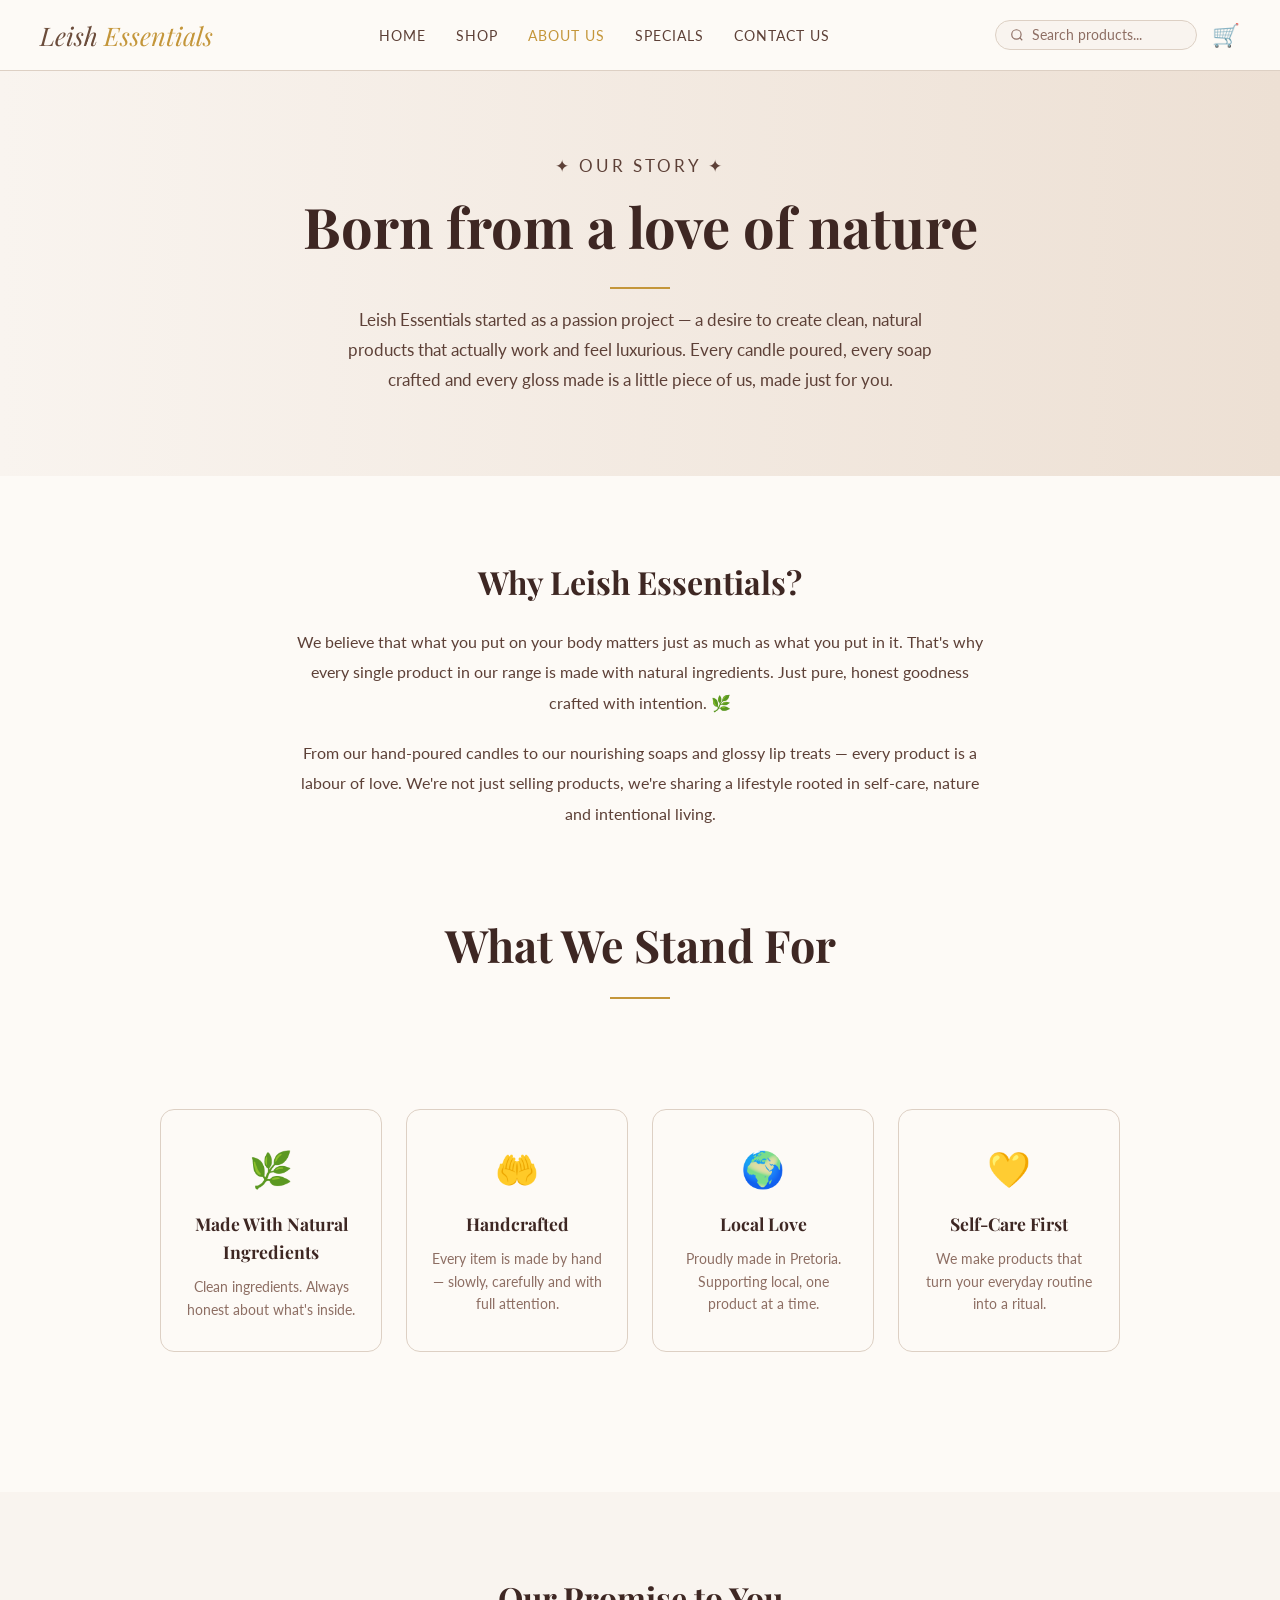
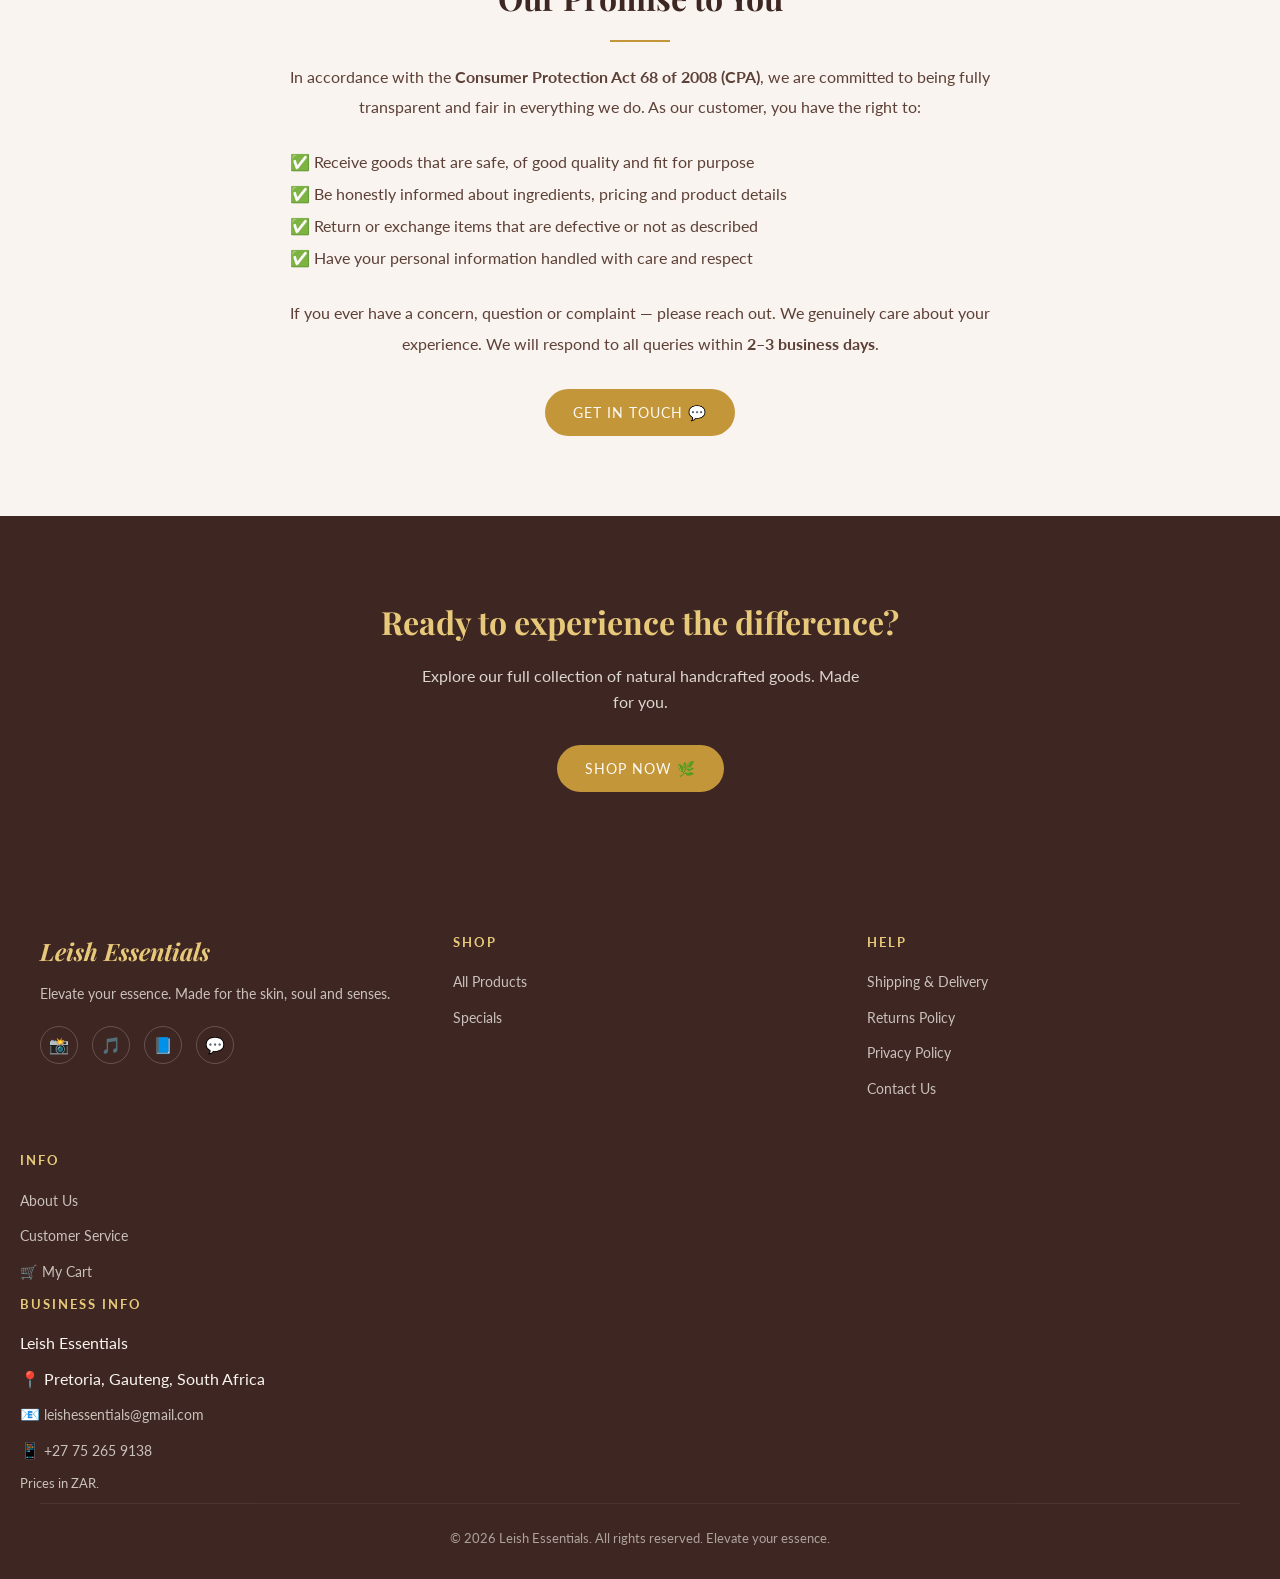
==== commit 79078be1: "Add files via upload" ====
--- a/about.html
+++ b/about.html
@@ -70,8 +70,7 @@
       <p style="color: var(--text-medium); line-height: 1.9; font-size: 1rem;">
         We believe that what you put on your body matters just as much as
         what you put in it. That's why every single product in our range
-        is made with natural ingredients — no hidden nasties, no harsh
-        chemicals. Just pure, honest goodness crafted with intention. 🌿
+        is made with natural ingredients. Just pure, honest goodness crafted with intention. 🌿
       </p>
       <p style="color: var(--text-medium); line-height: 1.9; font-size: 1rem; margin-top: 20px;">
         From our hand-poured candles to our nourishing soaps and glossy
@@ -91,8 +90,8 @@
     <div class="about-values">
       <div class="value-card">
         <div class="value-icon">🌿</div>
-        <h3>All Natural</h3>
-        <p>Clean ingredients. No harsh chemicals. Always honest about what's inside.</p>
+        <h3>Made With Natural Ingredients </h3>
+        <p>Clean ingredients. Always honest about what's inside.</p>
       </div>
       <div class="value-card">
         <div class="value-icon">🤲</div>
@@ -111,7 +110,36 @@
       </div>
     </div>
   </section>
-
+<!-- CPA / CONSUMER RIGHTS SECTION -->
+<section style="padding: 80px 20px; background: var(--cream);">
+  <div style="max-width: 700px; margin: 0 auto; text-align: center;">
+    <h2 style="font-family: var(--font-heading); font-size: 2rem;
+                color: var(--dark-brown); margin-bottom: 16px;">
+      Our Promise to You
+    </h2>
+    <div class="section-divider"></div>
+    <p style="color: var(--text-medium); line-height: 1.9; font-size: 1rem; margin-top: 20px;">
+      In accordance with the <strong>Consumer Protection Act 68 of 2008 (CPA)</strong>,
+      we are committed to being fully transparent and fair in everything we do.
+      As our customer, you have the right to:
+    </p>
+    <ul style="list-style: none; padding: 0; margin-top: 24px;
+                color: var(--text-medium); line-height: 2; font-size: 1rem; text-align: left;">
+      <li>✅ Receive goods that are safe, of good quality and fit for purpose</li>
+      <li>✅ Be honestly informed about ingredients, pricing and product details</li>
+      <li>✅ Return or exchange items that are defective or not as described</li>
+      <li>✅ Have your personal information handled with care and respect</li>
+    </ul>
+    <p style="color: var(--text-medium); line-height: 1.9; font-size: 1rem; margin-top: 24px;">
+      If you ever have a concern, question or complaint — please reach out.
+      We genuinely care about your experience.
+      We will respond to all queries within <strong>2–3 business days</strong>.
+    </p>
+    <a href="contact.html" class="btn btn-gold" style="margin-top: 30px; display: inline-block;">
+      Get in Touch 💬
+    </a>
+  </div>
+</section>
   <!-- CTA -->
   <section style="background: var(--dark-brown); padding: 80px 20px; text-align: center;">
     <h2 style="font-family: var(--font-heading); font-size: 2rem;
@@ -125,42 +153,69 @@
   </section>
 
   <!-- FOOTER -->
-  <footer>
-    <div class="footer-grid">
-      <div class="footer-brand">
-        <h3>Leish Essentials</h3>
-        <p>Elevate your essence made. For the skin, soul and senses.</p>
-                <div class="social-links" style="margin-top:20px;">
-          <a href="https://www.instagram.com/leish_essentials?igsh=dmN6YTl0bXVvcGlt" aria-label="Instagram">📸</a>
-          <a href="" aria-label="TikTok">🎵</a>
-          <a href="#" aria-label="Facebook">📘</a>
-          <a href="#" aria-label="WhatsApp">💬</a>
-        </div>
-      </div>
+ <!-- FOOTER -->
+<footer>
+  <div class="footer-grid">
+    <div class="footer-brand">
+      <h3>Leish Essentials</h3>
+      <p>Elevate your essence. Made for the skin, soul and senses.</p>
+      <div class="social-links" style="margin-top:20px;">
+        <a href="https://www.instagram.com/leish_essentials?igsh=dmN6YTl0bXVvcGlt" aria-label="Instagram">📸</a>
+        <a href="https://www.tiktok.com/@leish_essentials?_r=1&_t=ZS-94G1A8vCPpa" aria-label="TikTok">🎵</a>
+        <a href="#" aria-label="Facebook">📘</a>
+        <a href="https://wa.me/message/UR2EZZODGWVXG1" aria-label="WhatsApp">💬</a>
+      </div>
+    </div>
+
+    <div class="footer-col">
+      <h4>Shop</h4>
+      <ul>
+        <li><a href="shop.html">All Products</a></li>
+        <li><a href="specials.html">Specials</a></li>
+      </ul>
+    </div>
+
+    <div class="footer-col">
+      <h4>Help</h4>
+      <ul>
+        <li><a href="customer-service.html#shipping">Shipping & Delivery</a></li>
+        <li><a href="customer-service.html#returns">Returns Policy</a></li>
+        <li><a href="customer-service.html#privacy">Privacy Policy</a></li>
+        <li><a href="contact.html">Contact Us</a></li>
+      </ul>
+    </div>
+    </div>
+<div class="footer-col">
+  <h4>Info</h4>
+  <ul>
+    <li><a href="about.html">About Us</a></li>
+    <li><a href="customer-service.html">Customer Service</a></li>
+    <li><a href="cart.html
+">🛒 My Cart</a></li>
+  </ul>
+</div>
+
+   <!-- ✅ Business Info — Required by ECT Act -->
       <div class="footer-col">
-        <h4>Shop</h4>
-        <ul>
-          <li><a href="shop.html">All Products</a></li>
-          <li><a href="specials.html">Specials</a></li>
-        </ul>
-      </div>
-      <div class="footer-col">
-        <h4>Help</h4>
-        <ul>
-          <li><a href="customer-service.html#shipping">Shipping & Delivery</a></li>
-          <li><a href="customer-service.html#returns">Returns Policy</a></li>
-          <li><a href="customer-service.html#privacy">Privacy Policy</a></li>
-          <li><a href="contact.html">Contact Us</a></li>
-        </ul>
-      </div>
-    </div>
-    <div class="footer-bottom">
-      <p>© 2026 Leish Essentials. All rights reserved. Elevate your essence.</p>
-    </div>
-  </footer>
+      <h4>Business Info</h4>
+      <ul>
+        <li>Leish Essentials</li>
+        <li>📍 Pretoria, Gauteng, South Africa</li>
+       <li>📧 <a href="mailto:leishessentials@gmail.com">leishessentials@gmail.com</a></li>
+        <li>📱 <a href="tel:+27752659138">+27 75 265 9138</a></li>
+        <li style="margin-top: 8px; font-size: 0.8rem; opacity: 0.75;">
+          Prices in ZAR.
+        </li>
+      </ul> 
+    </div>
+
+  <div class="footer-bottom">
+    <p>© 2026 Leish Essentials. All rights reserved. Elevate your essence.</p>
+  </div>
+</footer>
 
   <script src="products.js"></script>
   <script src="cart.js"></script>
   <script src="search.js"></script>
 </body>
-</html>
+</html>
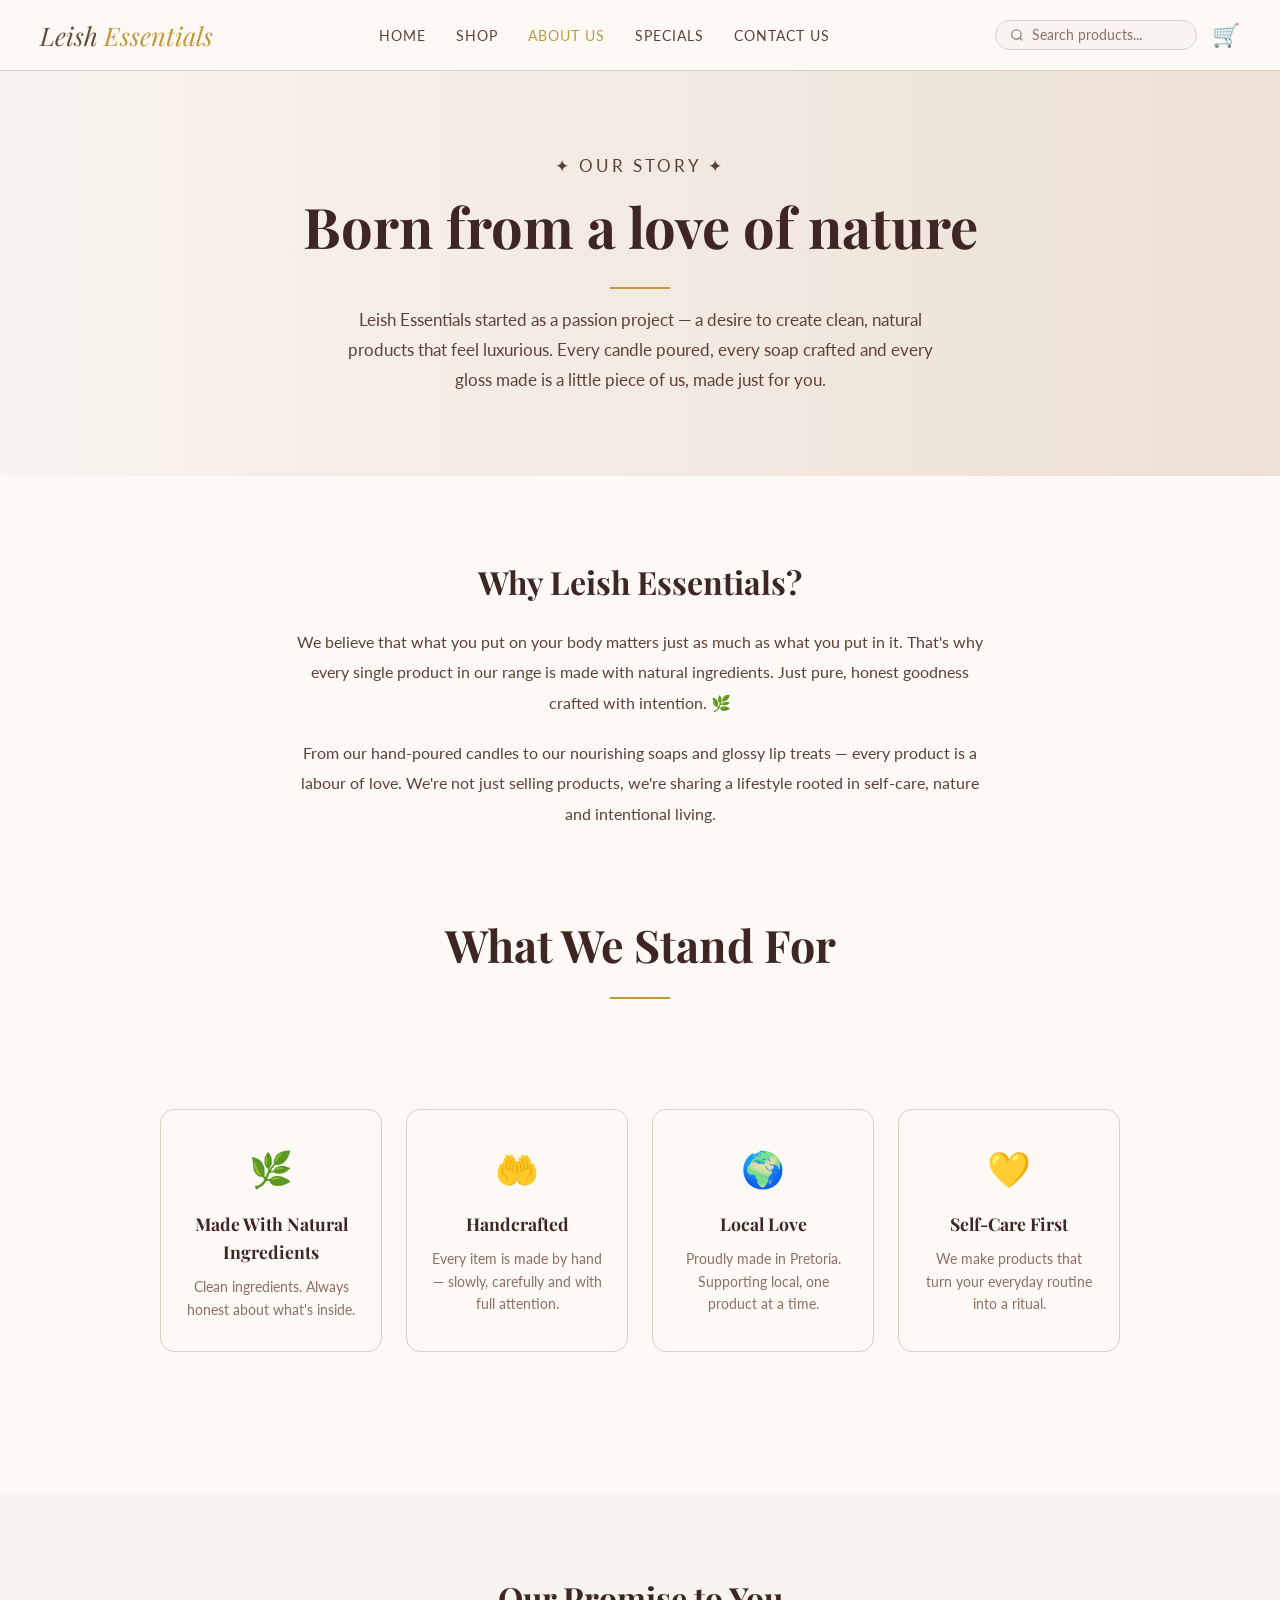
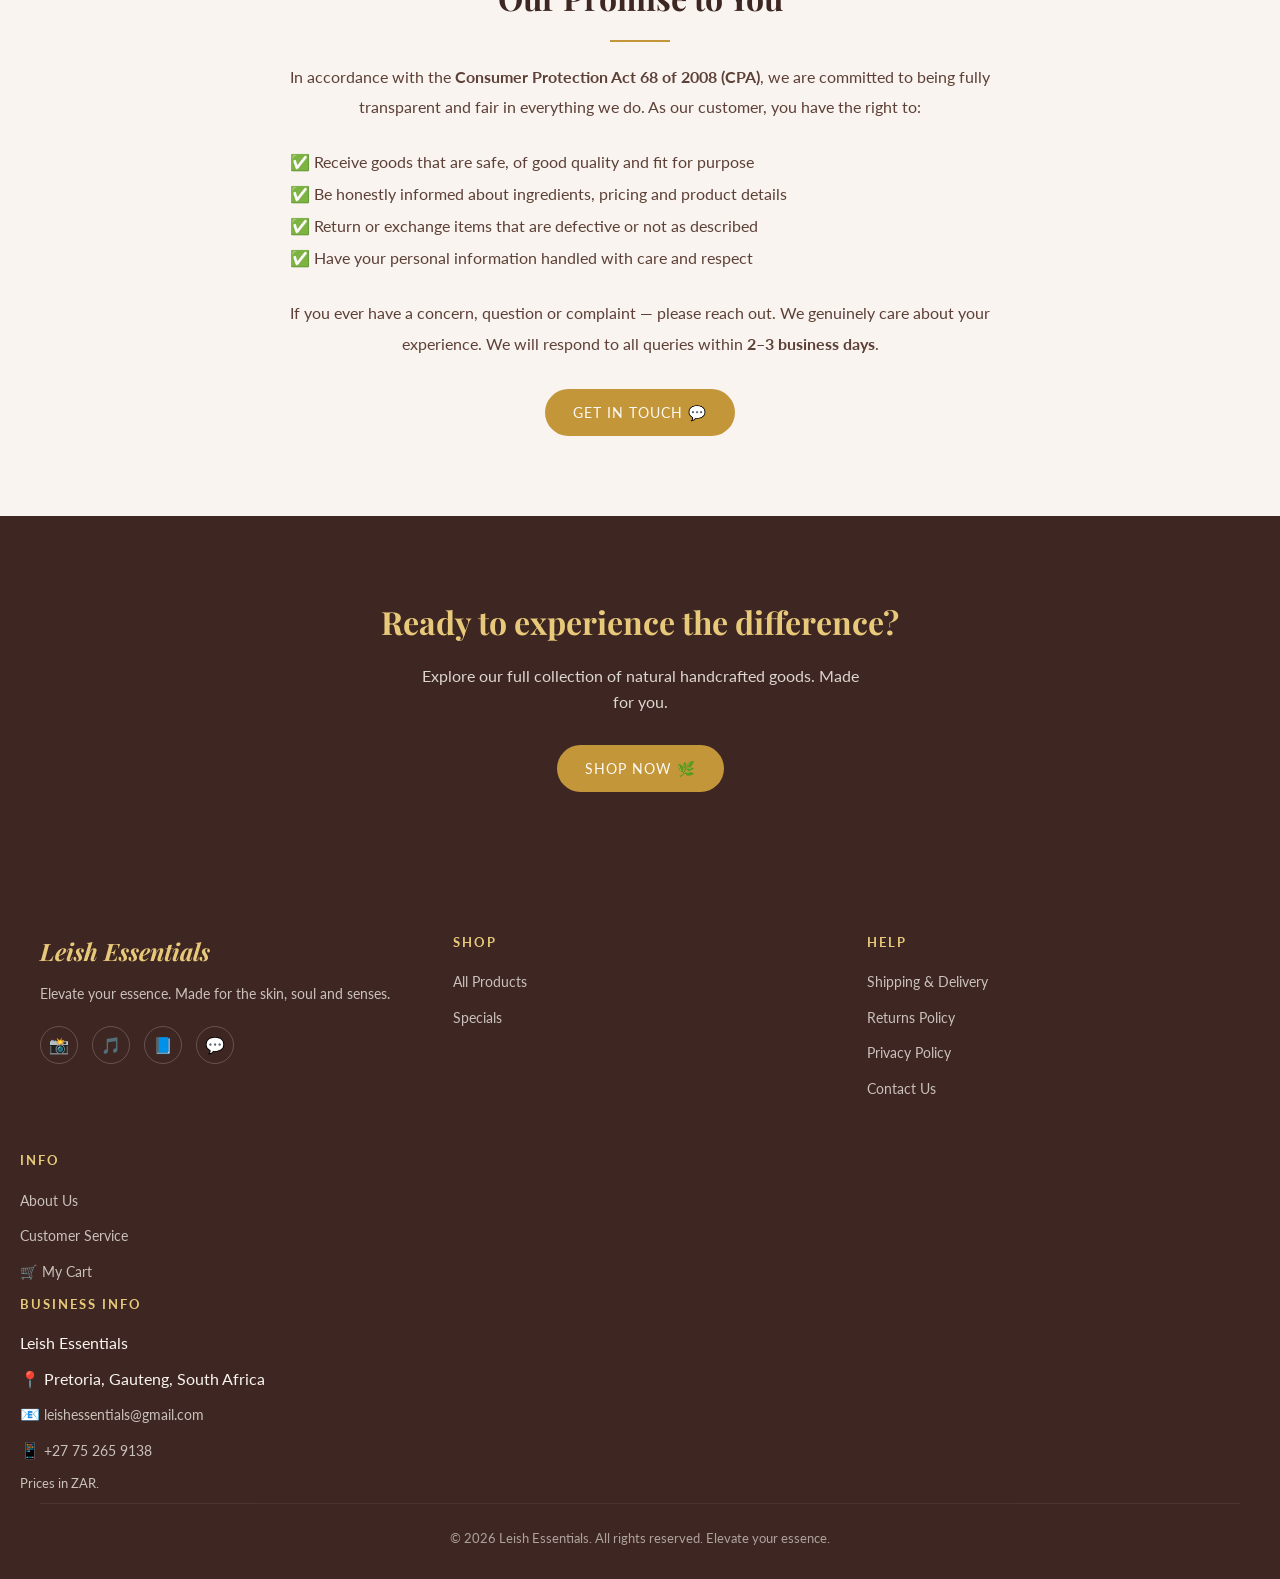
==== commit 98fd5ccf: "Add files via upload" ====
--- a/about.html
+++ b/about.html
@@ -54,7 +54,7 @@
     <div class="section-divider"></div>
     <p style="margin-top: 16px;">
       Leish Essentials started as a passion project — a desire to create
-      clean, natural products that actually work and feel luxurious.
+      clean, natural products that feel luxurious.
       Every candle poured, every soap crafted and every gloss made is a
       little piece of us, made just for you.
     </p>
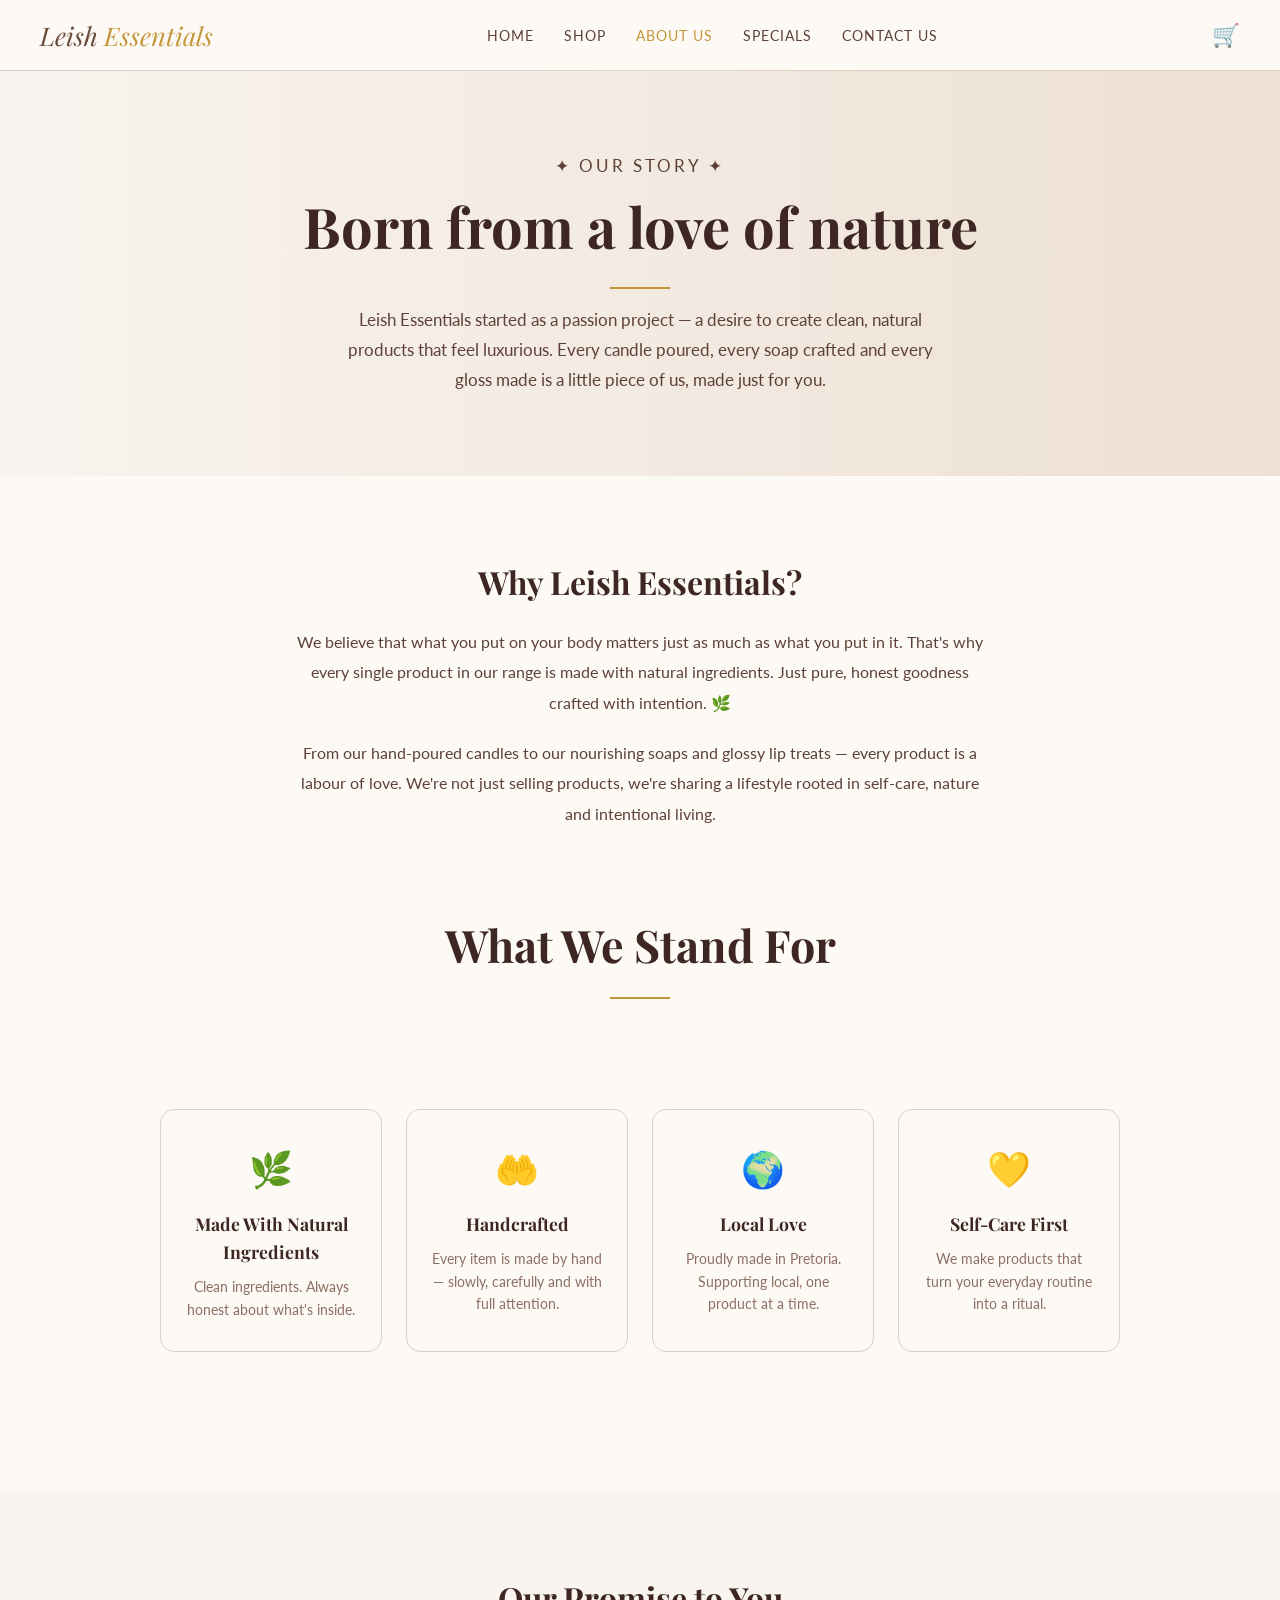
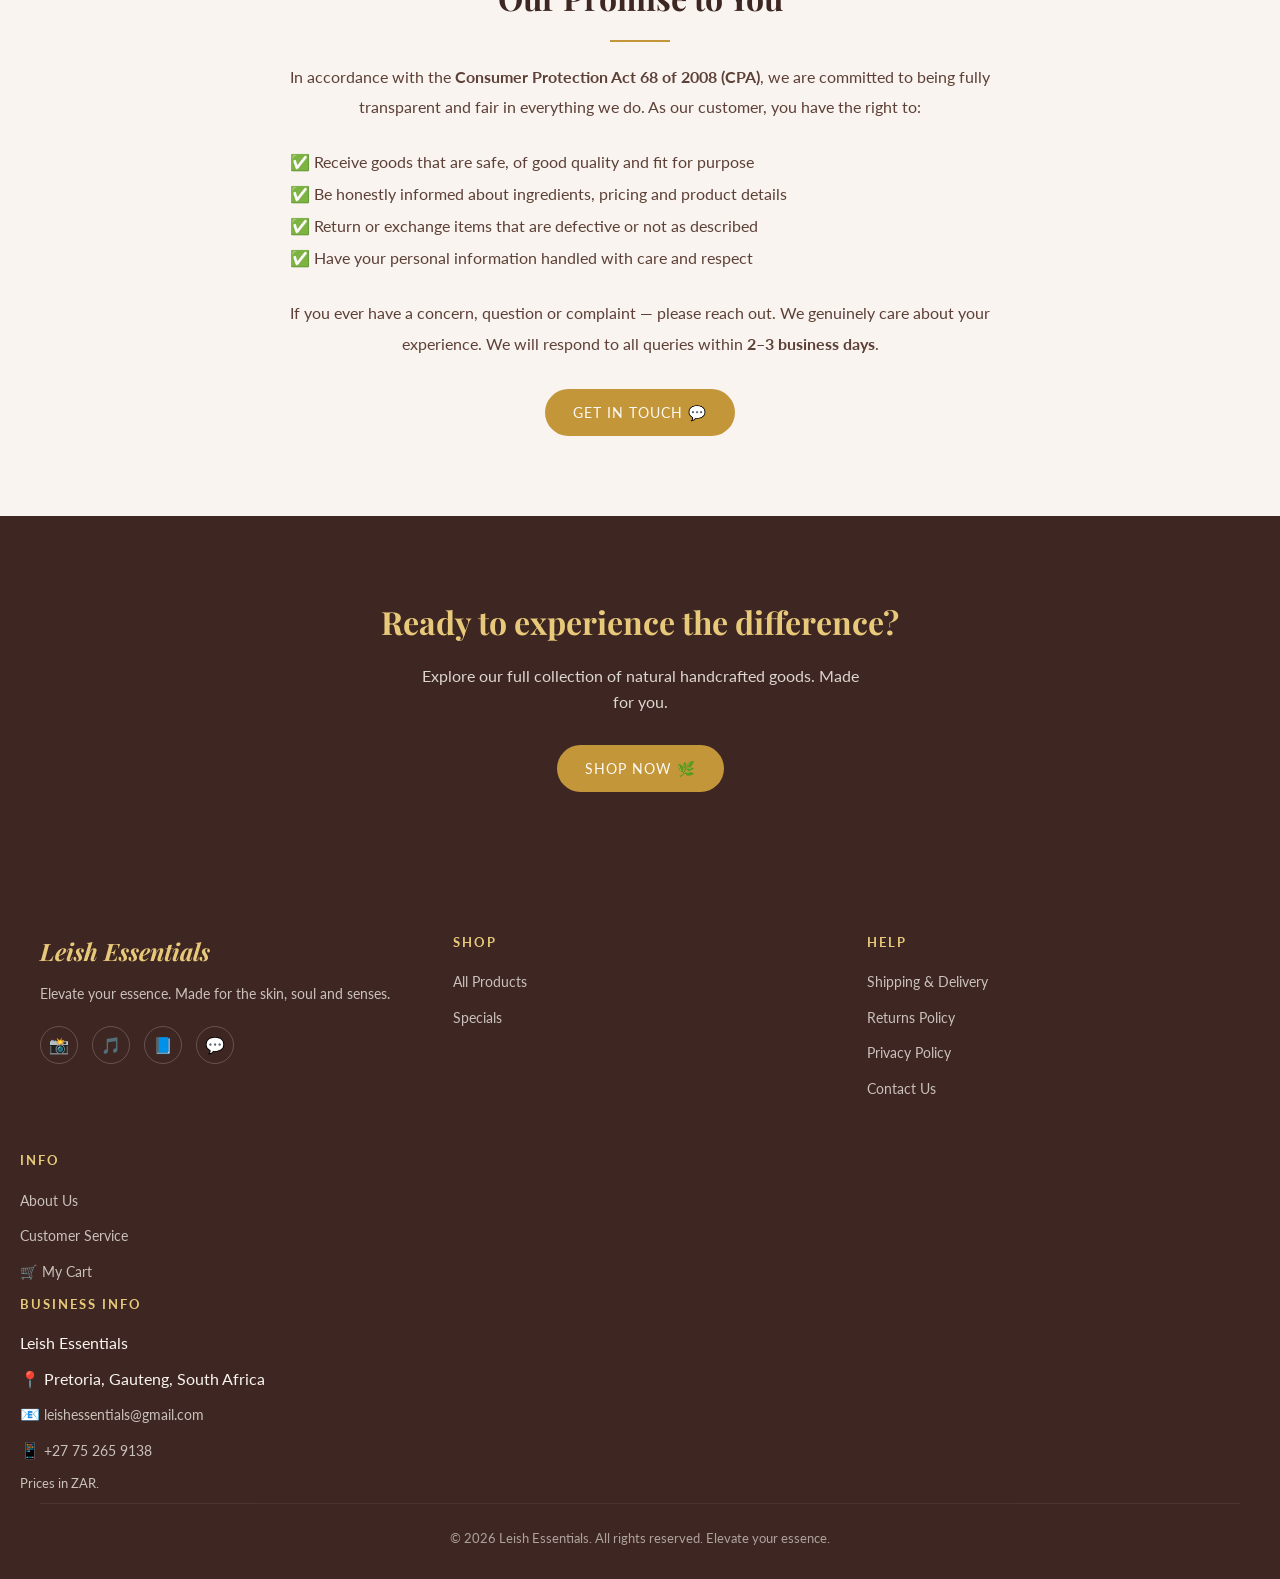
==== commit 63d9bedb: "Add files via upload" ====
--- a/about.html
+++ b/about.html
@@ -19,22 +19,15 @@
         <li><a href="specials.html">Specials</a></li>
         <li><a href="contact.html">Contact Us</a></li>
       </ul>
-      <div class="nav-right">
-        <div class="search-bar">
-          <svg width="14" height="14" viewBox="0 0 24 24" fill="none"
-            stroke="currentColor" stroke-width="2">
-            <circle cx="11" cy="11" r="8"/>
-            <line x1="21" y1="21" x2="16.65" y2="16.65"/>
-          </svg>
-          <input type="text" id="searchInput" placeholder="Search products..." autocomplete="off"/>
-        </div>
-        <a href="cart.html" class="cart-icon">
-          🛒<span class="cart-count" id="cartCount">0</span>
-        </a>
-        <button class="hamburger" id="hamburger" aria-label="Menu">
-          <span></span><span></span><span></span>
-        </button>
-      </div>
+      
+<div class="nav-right">
+  <a href="cart.html" class="cart-icon">
+    🛒<span class="cart-count" id="cartCount">0</span>
+  </a>
+  <button class="hamburger" id="hamburger" aria-label="Menu">
+    <span></span><span></span><span></span>
+  </button>
+</div>
     </div>
     <div class="search-results" id="searchResults"></div>
     <div class="mobile-nav" id="mobileNav">
--- a/style.css
+++ b/style.css
@@ -1658,3 +1658,220 @@
   .product-price { margin-bottom: 6px; }
   .nav-container { padding: 0 12px; }
 }
+/* ── STOCK BADGES ── */
+.stock-badge {
+  position      : absolute;
+  bottom        : 10px;
+  left          : 10px;
+  padding       : 4px 10px;
+  font-size     : 0.68rem;
+  font-weight   : 700;
+  letter-spacing: 1px;
+  text-transform: uppercase;
+  border-radius : 2px;
+  z-index       : 2;
+}
+
+.in-stock {
+  background: rgba(39,174,96,0.15);
+  color     : #27ae60;
+  border    : 1px solid #27ae60;
+}
+
+.low-stock {
+  background: rgba(243,156,18,0.15);
+  color     : #f39c12;
+  border    : 1px solid #f39c12;
+}
+
+.out-of-stock {
+  background: rgba(231,76,60,0.15);
+  color     : #e74c3c;
+  border    : 1px solid #e74c3c;
+}
+
+/* ── SIZE SELECTOR ── */
+.size-selector-wrap {
+  margin-bottom: 10px;
+}
+
+.size-label {
+  display       : block;
+  font-size     : 0.68rem;
+  letter-spacing: 2px;
+  text-transform: uppercase;
+  color         : var(--dark-brown);
+  margin-bottom : 5px;
+  font-weight   : 600;
+}
+
+.size-selector {
+  width      : 100%;
+  padding    : 8px 10px;
+  border     : 1px solid var(--border);
+  background : var(--warm-white);
+  color      : var(--dark-brown);
+  font-size  : 0.83rem;
+  cursor     : pointer;
+  outline    : none;
+  transition : border-color 0.3s;
+  appearance : none;
+  font-family: var(--font-body);
+}
+
+.size-selector:focus {
+  border-color: var(--gold);
+}
+
+/* ── QUANTITY ── */
+.quantity-wrap {
+  margin-bottom: 12px;
+}
+
+.quantity-controls {
+  display    : flex;
+  align-items: center;
+  width      : fit-content;
+  border     : 1px solid var(--border);
+  border-radius: 2px;
+  overflow   : hidden;
+}
+
+.qty-btn {
+  width     : 34px;
+  height    : 34px;
+  background: var(--warm-white);
+  border    : none;
+  color     : var(--dark-brown);
+  font-size : 1rem;
+  cursor    : pointer;
+  transition: background 0.2s;
+}
+
+.qty-btn:hover:not(:disabled) {
+  background: var(--border);
+}
+
+.qty-btn:disabled {
+  opacity: 0.3;
+  cursor : not-allowed;
+}
+
+.qty-value {
+  width       : 38px;
+  text-align  : center;
+  font-size   : 0.9rem;
+  color       : var(--dark-brown);
+  border-left : 1px solid var(--border);
+  border-right: 1px solid var(--border);
+  padding     : 6px 0;
+  font-weight : 600;
+}
+
+/* ── OUT OF STOCK CARD ── */
+.out-of-stock-card {
+  opacity: 0.75;
+}
+
+.product-image-dim {
+  filter: grayscale(50%);
+}
+/* ══════════════════════════════════════
+   MOBILE SEARCH
+══════════════════════════════════════ */
+
+/* Hide mobile search button on desktop */
+.mobile-search-btn {
+  display   : none;
+  background: none;
+  border    : none;
+  cursor    : pointer;
+  color     : var(--dark-brown);
+  padding   : 6px;
+  align-items: center;
+  justify-content: center;
+}
+
+/* Hide mobile search bar by default */
+.mobile-search-bar {
+  display   : none;
+  width     : 100%;
+  background: var(--warm-white);
+  border-top: 1px solid var(--border);
+  padding   : 0;
+  max-height: 0;
+  overflow  : hidden;
+  transition: max-height 0.3s ease, padding 0.3s ease;
+}
+
+/* When active — slide down */
+.mobile-search-bar.active {
+  max-height: 70px;
+  padding   : 10px 16px;
+}
+
+.mobile-search-inner {
+  display    : flex;
+  align-items: center;
+  gap        : 10px;
+  background : var(--cream);
+  border     : 1px solid var(--border);
+  border-radius: 8px;
+  padding    : 10px 14px;
+}
+
+.mobile-search-inner input {
+  flex      : 1;
+  border    : none;
+  background: transparent;
+  outline   : none;
+  font-size : 0.9rem;
+  color     : var(--dark-brown);
+  font-family: var(--font-body);
+}
+
+.mobile-search-inner input::placeholder {
+  color: var(--text-light);
+}
+
+.mobile-search-close {
+  background: none;
+  border    : none;
+  cursor    : pointer;
+  color     : var(--text-light);
+  font-size : 0.9rem;
+  padding   : 0;
+  flex-shrink: 0;
+  transition: color 0.2s;
+}
+
+.mobile-search-close:hover {
+  color: var(--dark-brown);
+}
+
+/* ── On mobile ── */
+@media (max-width: 768px) {
+
+  /* Hide desktop search bar on mobile */
+  .search-bar {
+    display: none !important;
+  }
+
+  /* Show mobile search button on mobile */
+  .mobile-search-btn {
+    display: flex;
+  }
+
+  /* Show mobile search bar on mobile when active */
+  .mobile-search-bar {
+    display: block;
+  }
+
+  /* Search results full width on mobile */
+  .search-results {
+    left  : 0;
+    right : 0;
+    width : 100%;
+    border-radius: 0 0 12px 12px;
+  }
+}
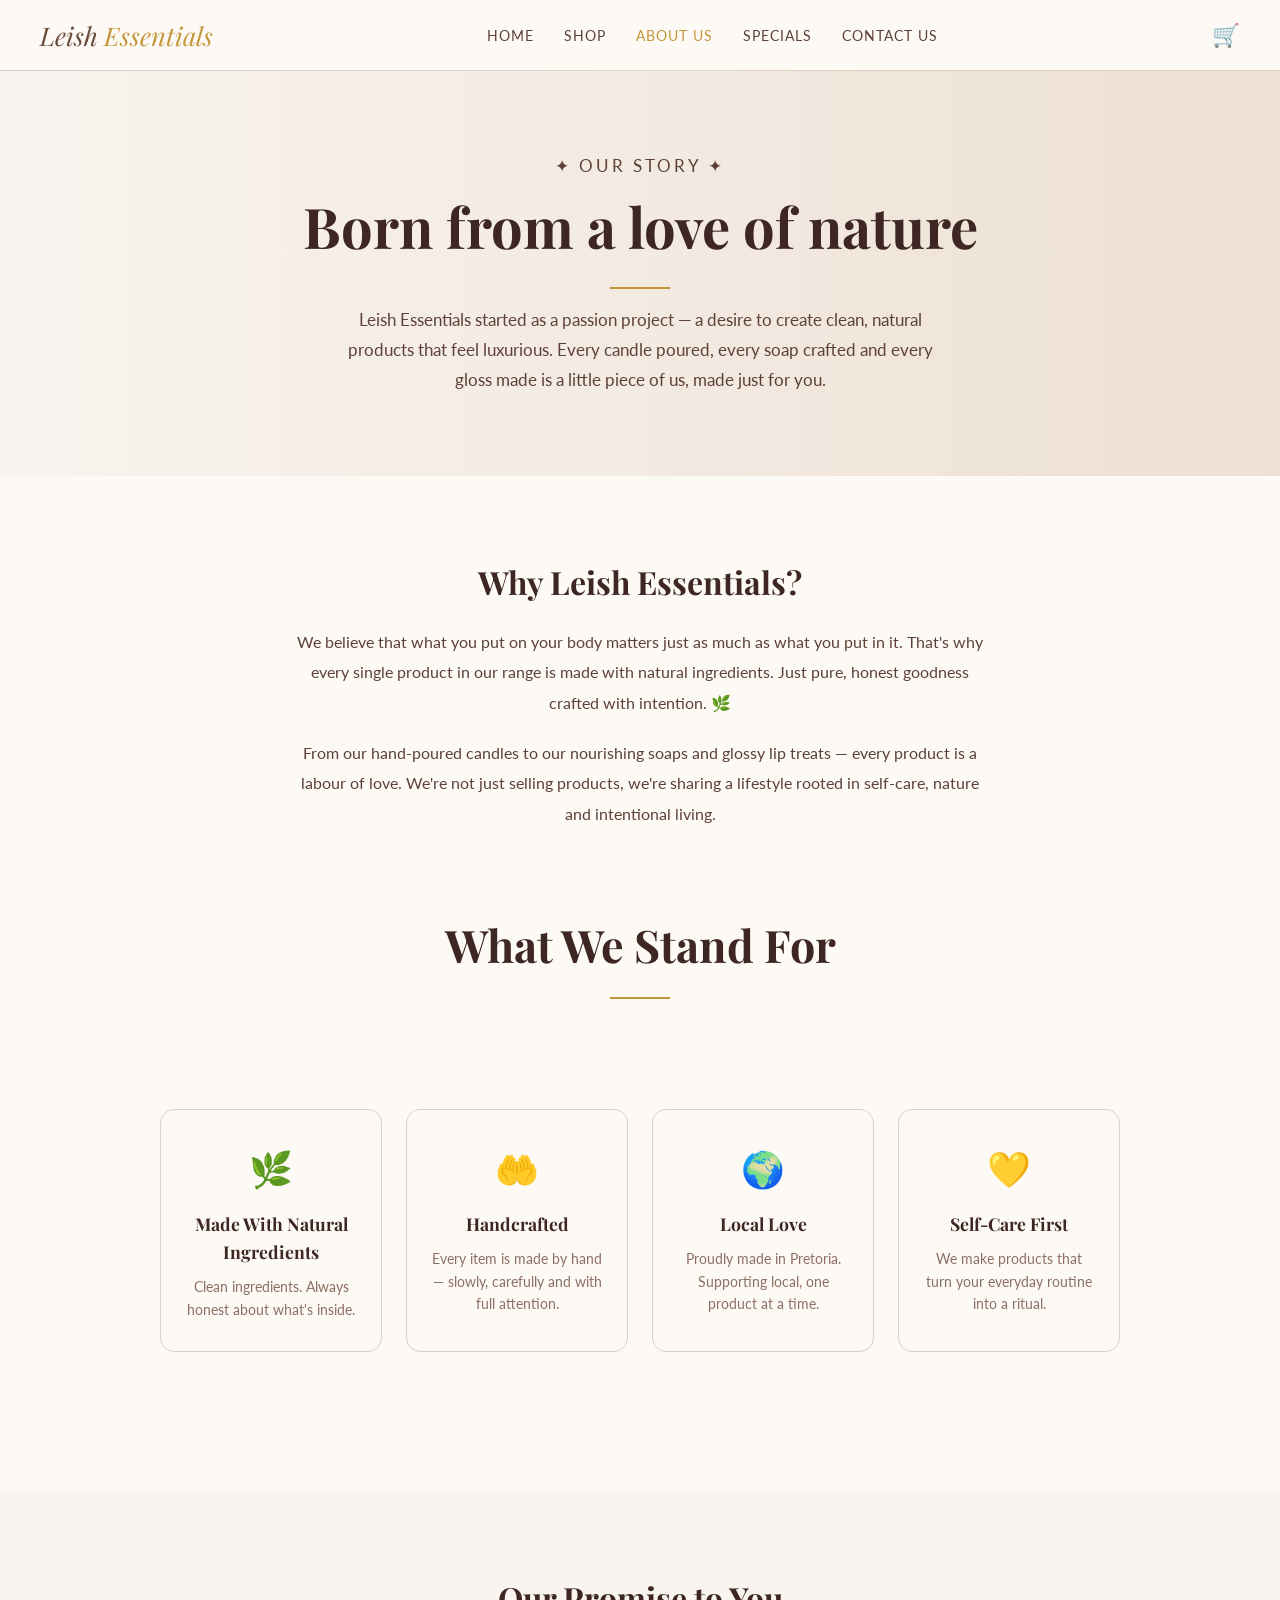
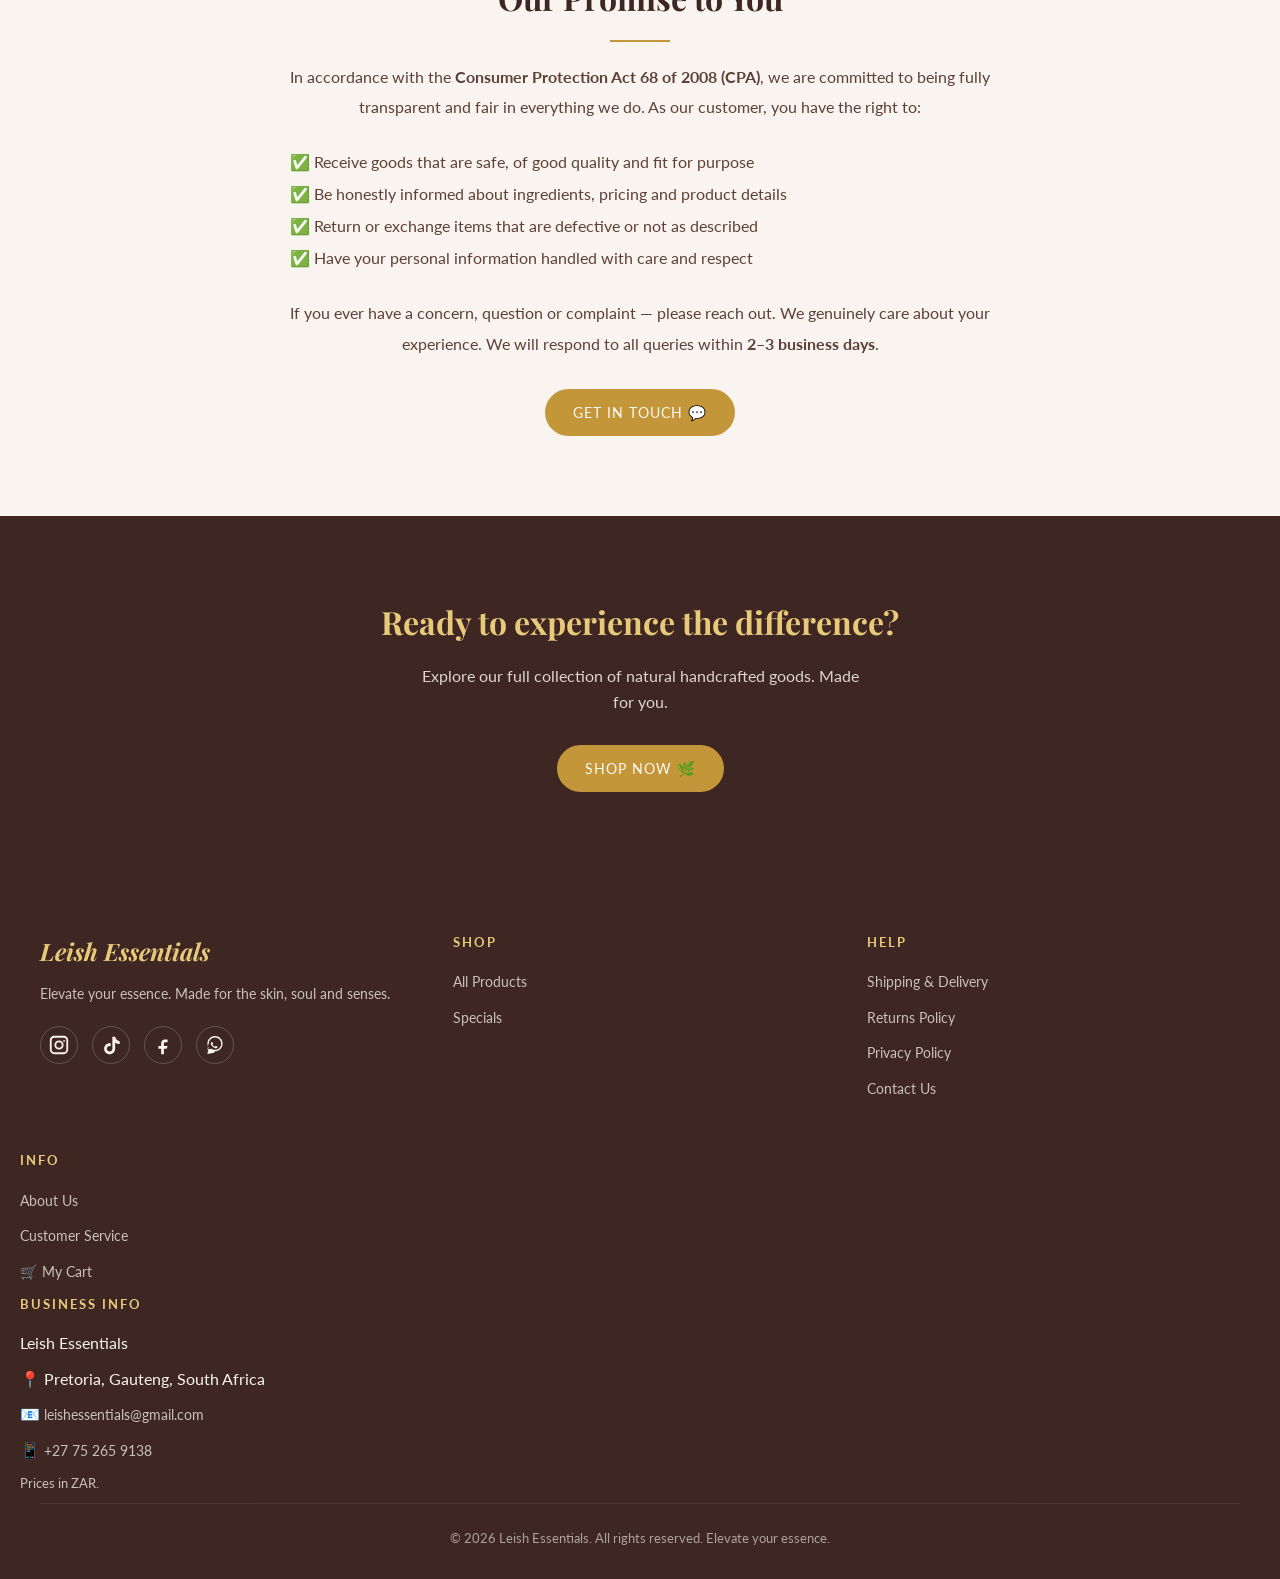
==== commit 5e7e37df: "Add files via upload" ====
--- a/about.html
+++ b/about.html
@@ -1,9 +1,32 @@
 <!DOCTYPE html>
 <html lang="en">
+
 <head>
   <meta charset="UTF-8"/>
   <meta name="viewport" content="width=device-width, initial-scale=1.0"/>
-  <title>About Us — Leish Essentials</title>
+
+  <title>About Us — Leish Essentials | Handcrafted Candles & Self-Care</title>
+
+  <meta name="description" content="Learn about Leish Essentials—handcrafted in Pretoria. Our story, values, and commitment to natural ingredients and transparent customer service. Nationwide delivery across South Africa.">
+
+  <meta name="keywords" content="about leish essentials, handcrafted candles pretoria, natural ingredients, self care south africa, leish essentials story, nationwide delivery south africa">
+
+  <meta name="author" content="Leish Essentials">
+  <meta name="robots" content="index, follow">
+
+  <!-- Open Graph -->
+  <meta property="og:title" content="About Us — Leish Essentials | Pretoria">
+  <meta property="og:description" content="Our story and values: handcrafted in Pretoria with love, natural ingredients, and transparent customer service.">
+  <meta property="og:type" content="website">
+  <meta property="og:site_name" content="Leish Essentials">
+  <meta property="og:image" content="https://leisha-http.github.io/leish-essentials/IMG-20260220-WA0019.jpg">
+  <meta property="og:url" content="https://leisha-http.github.io/leish-essentials/about.html">
+
+  <!-- Twitter -->
+  <meta name="twitter:card" content="summary_large_image">
+  <meta name="twitter:title" content="About Us — Leish Essentials | Pretoria">
+  <meta name="twitter:description" content="Our story and values: handcrafted in Pretoria with love and natural ingredients.">
+
   <link rel="stylesheet" href="style.css"/>
 </head>
 <body>
@@ -152,12 +175,39 @@
     <div class="footer-brand">
       <h3>Leish Essentials</h3>
       <p>Elevate your essence. Made for the skin, soul and senses.</p>
-      <div class="social-links" style="margin-top:20px;">
-        <a href="https://www.instagram.com/leish_essentials?igsh=dmN6YTl0bXVvcGlt" aria-label="Instagram">📸</a>
-        <a href="https://www.tiktok.com/@leish_essentials?_r=1&_t=ZS-94G1A8vCPpa" aria-label="TikTok">🎵</a>
-        <a href="#" aria-label="Facebook">📘</a>
-        <a href="https://wa.me/message/UR2EZZODGWVXG1" aria-label="WhatsApp">💬</a>
-      </div>
+      
+<div class="social-links" style="margin-top:20px;">
+  <a href="https://www.instagram.com/leish_essentials?igsh=dmN6YTl0bXVvcGlt" aria-label="Instagram" target="_blank" rel="noopener">
+    <!-- Instagram SVG -->
+    <svg xmlns="http://www.w3.org/2000/svg" width="22" height="22" viewBox="0 0 24 24" fill="currentColor" aria-hidden="true">
+      <path d="M7 2C4.243 2 2 4.243 2 7v10c0 2.757 2.243 5 5 5h10c2.757 0 5-2.243 5-5V7c0-2.757-2.243-5-5-5H7zm10 2a3 3 0 0 1 3 3v10a3 3 0 0 1-3 3H7a3 3 0 0 1-3-3V7a3 3 0 0 1 3-3h10z"/>
+      <path d="M12 7a5 5 0 1 0 0 10 5 5 0 0 0 0-10zm0 2a3 3 0 1 1 0 6 3 3 0 0 1 0-6z"/>
+      <path d="M17.5 6.5a1 1 0 1 0 0 2 1 1 0 0 0 0-2z"/>
+    </svg>
+  </a>
+
+  <a href="https://www.tiktok.com/@leish_essentials?_r=1&_t=ZS-94G1A8vCPpa" aria-label="TikTok" target="_blank" rel="noopener">
+    <!-- TikTok SVG (simple mark) -->
+    <svg xmlns="http://www.w3.org/2000/svg" width="22" height="22" viewBox="0 0 24 24" fill="currentColor" aria-hidden="true">
+      <path d="M16.5 3c.7 2.6 2.4 4.3 5 5v3c-1.9.1-3.6-.5-5-1.6V16c0 3.3-2.7 6-6 6s-6-2.7-6-6 2.7-6 6-6c.4 0 .8 0 1.2.1v3.2c-.4-.2-.8-.3-1.2-.3-1.7 0-3 1.3-3 3s1.3 3 3 3 3-1.3 3-3V3h2z"/>
+    </svg>
+  </a>
+
+  <a href="#" aria-label="Facebook" target="_blank" rel="noopener">
+    <!-- Facebook SVG -->
+    <svg xmlns="http://www.w3.org/2000/svg" width="22" height="22" viewBox="0 0 24 24" fill="currentColor" aria-hidden="true">
+      <path d="M14 9h3V6h-3c-2.2 0-4 1.8-4 4v3H7v3h3v6h3v-6h3l1-3h-4v-3c0-.6.4-1 1-1z"/>
+    </svg>
+  </a>
+
+  <a href="https://wa.me/message/UR2EZZODGWVXG1" aria-label="WhatsApp" target="_blank" rel="noopener">
+    <!-- WhatsApp SVG -->
+<svg xmlns="http://www.w3.org/2000/svg" width="22" height="22" viewBox="0 0 32 32" fill="currentColor" aria-hidden="true">
+  <path d="M16 3C9.93 3 5 7.93 5 14c0 2.1.58 4.06 1.58 5.73L5 29l9.56-1.55A10.95 10.95 0 0 0 16 25c6.07 0 11-4.93 11-11S22.07 3 16 3zm0 20c-1.62 0-3.2-.45-4.57-1.3l-.33-.2-6.06.98.99-5.95-.22-.35A8.92 8.92 0 0 1 7 14c0-4.97 4.03-9 9-9s9 4.03 9 9-4.03 9-9 9z"/>
+  <path d="M19.07 18.09c-.24-.12-1.41-.69-1.63-.77-.22-.08-.38-.12-.54.12-.16.24-.62.77-.76.93-.14.16-.28.18-.52.06-.24-.12-1.01-.37-1.92-1.18-.71-.63-1.19-1.4-1.33-1.64-.14-.24-.01-.37.1-.48.1-.1.24-.28.36-.41.12-.14.16-.24.24-.4.08-.16.04-.3-.02-.42-.06-.12-.54-1.3-.74-1.78-.19-.46-.39-.4-.54-.41h-.46c-.16 0-.42.06-.64.3-.22.24-.84.82-.84 2 0 1.18.86 2.32.99 2.48.12.16 1.7 2.62 4.11 3.67.58.25 1.03.4 1.38.51.58.18 1.1.16 1.51.1.46-.07 1.41-.57 1.61-1.12.2-.55.2-1.02.14-1.12-.06-.1-.22-.16-.46-.28z"/>
+</svg>
+  </a>
+</div>
     </div>
 
     <div class="footer-col">
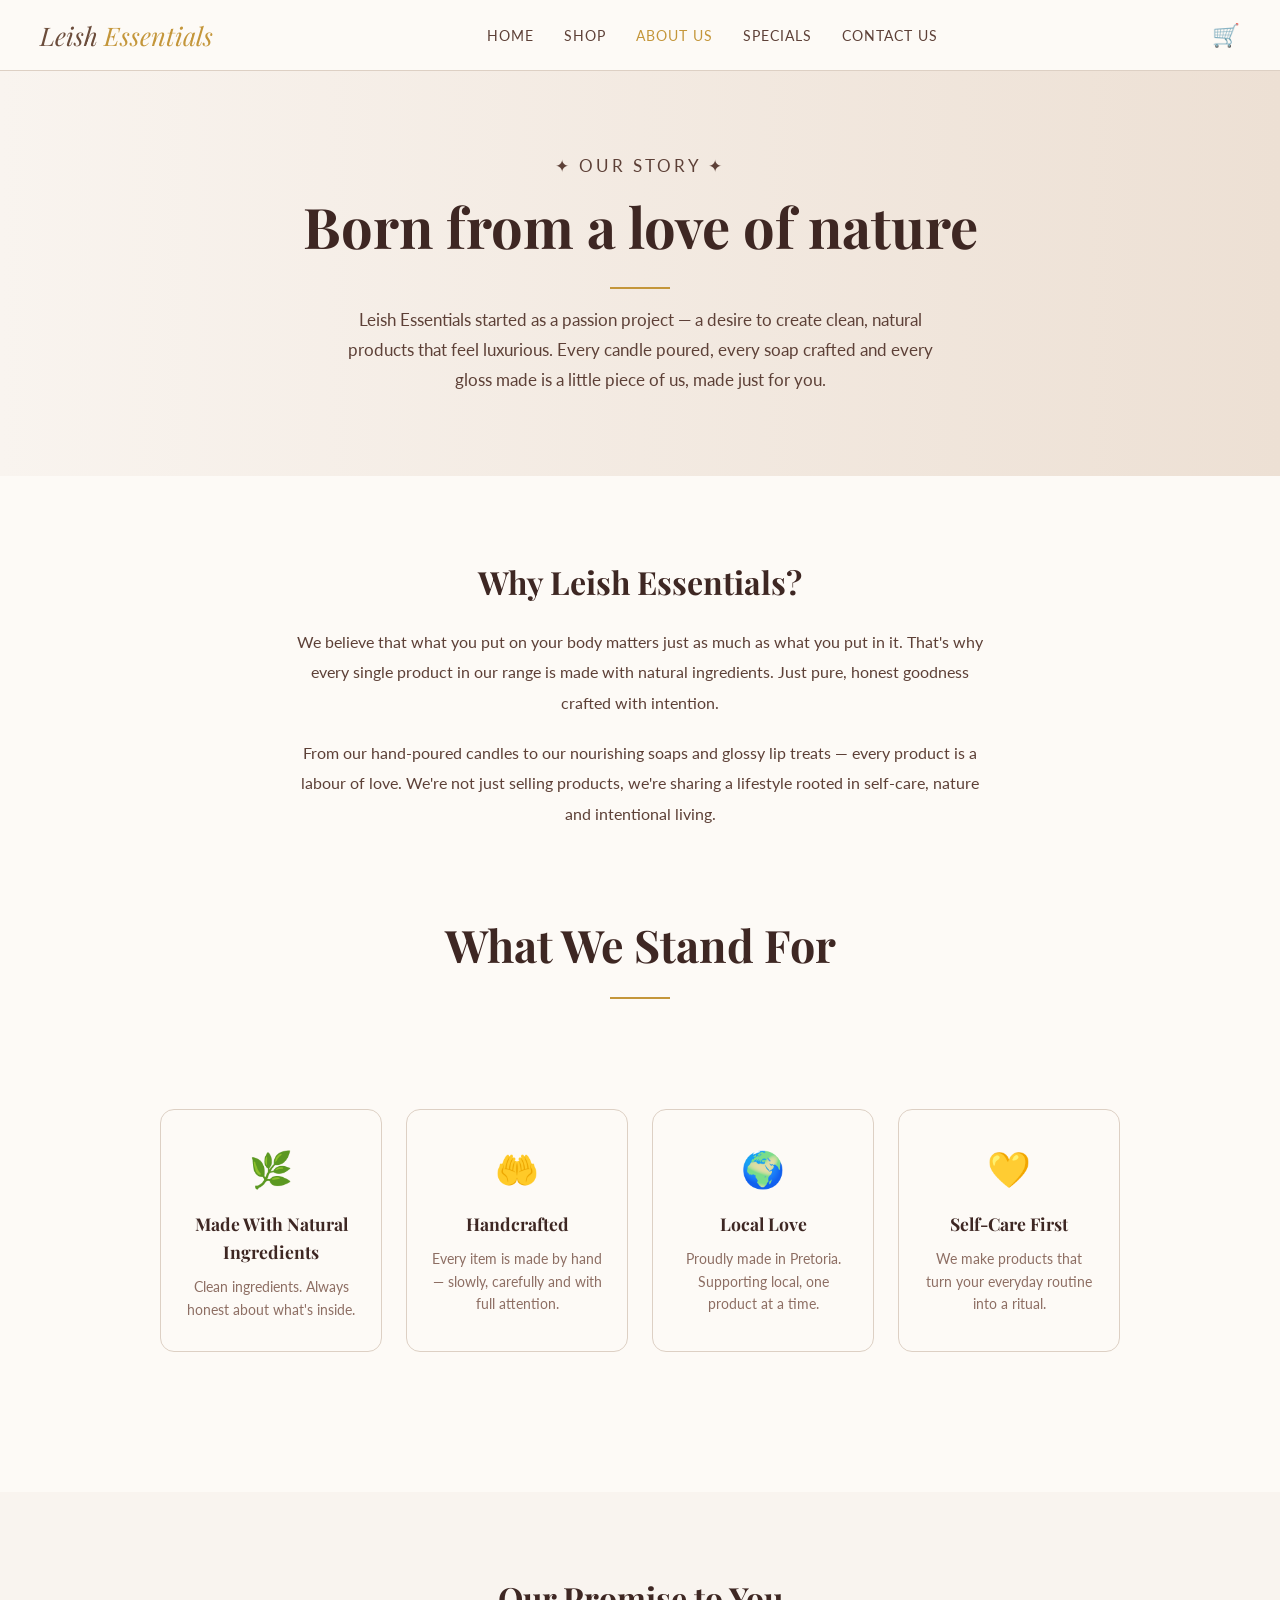
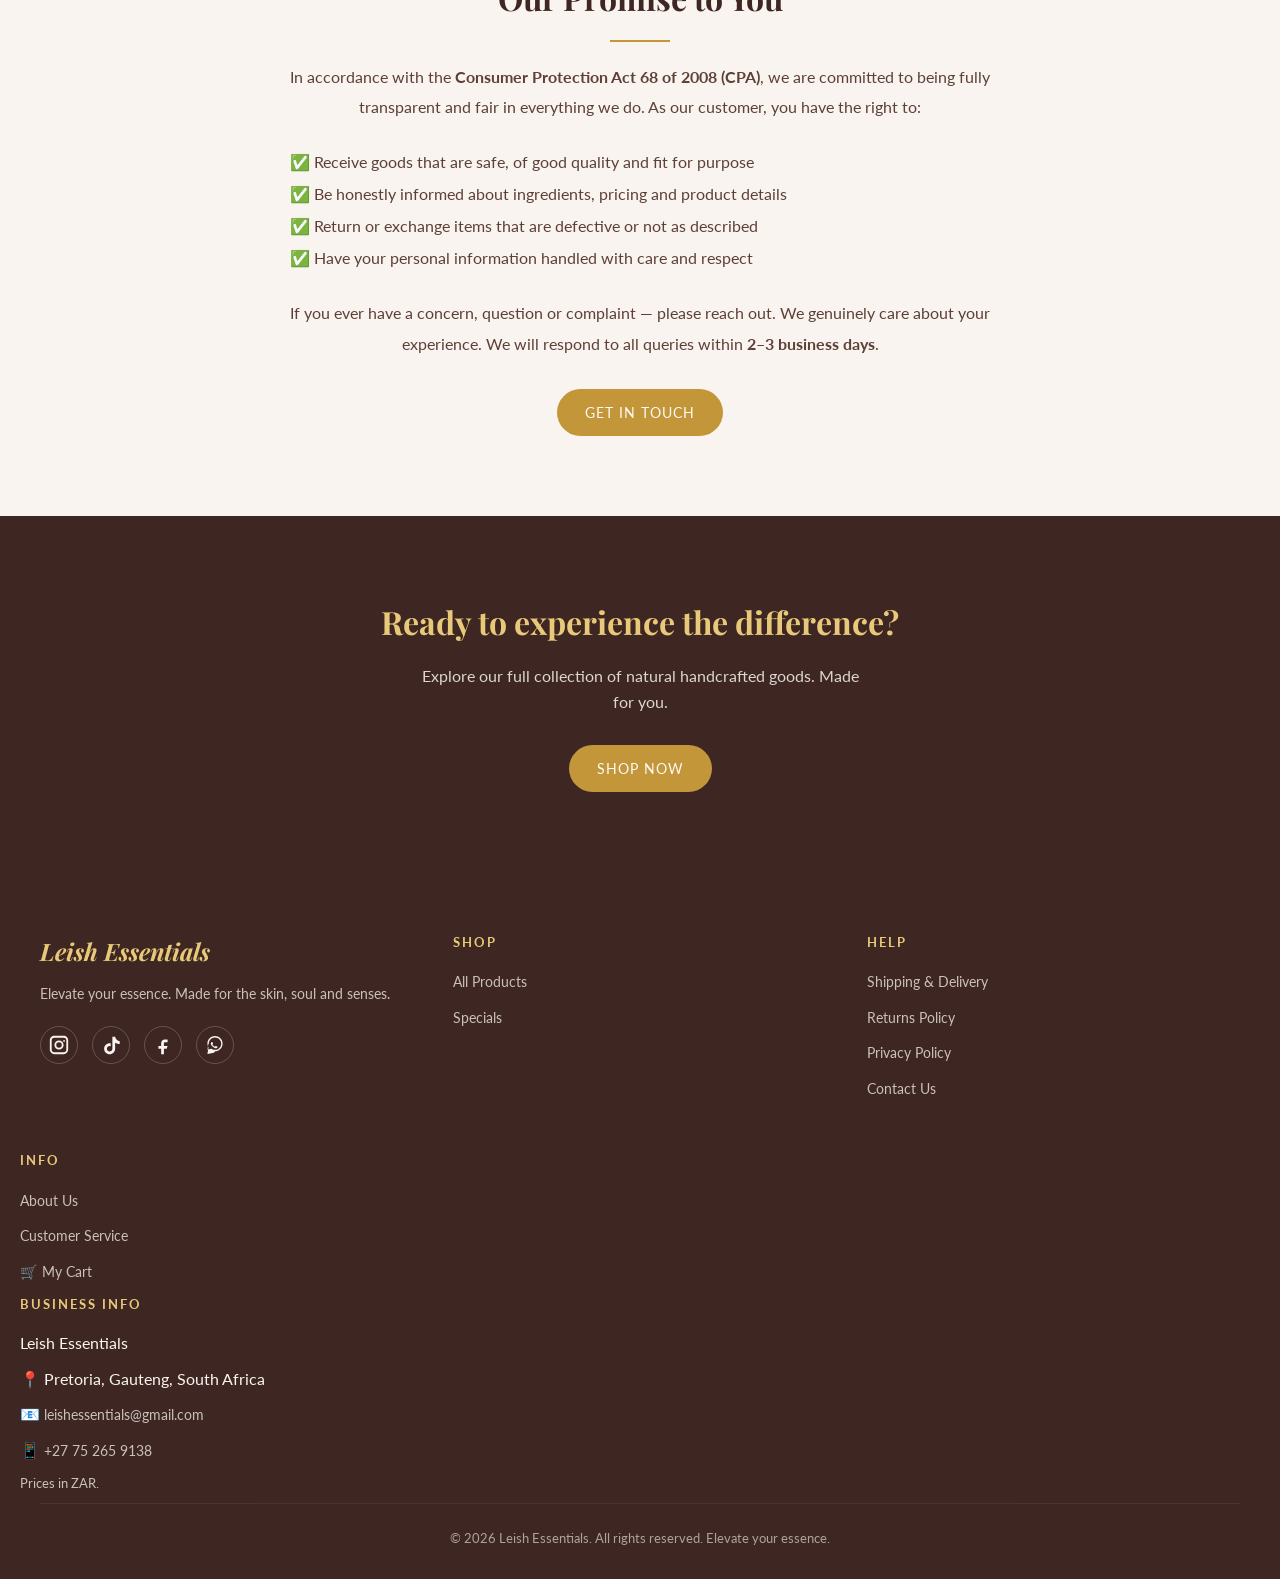
==== commit f25cecb3: "Add files via upload" ====
--- a/about.html
+++ b/about.html
@@ -86,7 +86,7 @@
       <p style="color: var(--text-medium); line-height: 1.9; font-size: 1rem;">
         We believe that what you put on your body matters just as much as
         what you put in it. That's why every single product in our range
-        is made with natural ingredients. Just pure, honest goodness crafted with intention. 🌿
+        is made with natural ingredients. Just pure, honest goodness crafted with intention. 
       </p>
       <p style="color: var(--text-medium); line-height: 1.9; font-size: 1rem; margin-top: 20px;">
         From our hand-poured candles to our nourishing soaps and glossy
@@ -152,7 +152,7 @@
       We will respond to all queries within <strong>2–3 business days</strong>.
     </p>
     <a href="contact.html" class="btn btn-gold" style="margin-top: 30px; display: inline-block;">
-      Get in Touch 💬
+      Get in Touch 
     </a>
   </div>
 </section>
@@ -165,7 +165,7 @@
     <p style="color: var(--cream); opacity: 0.85; margin-bottom: 30px; max-width: 450px; margin-left:auto; margin-right:auto;">
       Explore our full collection of natural handcrafted goods. Made for you.
     </p>
-    <a href="shop.html" class="btn btn-gold">Shop Now 🌿</a>
+    <a href="shop.html" class="btn btn-gold">Shop Now </a>
   </section>
 
   <!-- FOOTER -->
--- a/style.css
+++ b/style.css
@@ -1874,4 +1874,43 @@
     width : 100%;
     border-radius: 0 0 12px 12px;
   }
+}
+
+/* ── Consultation Notice ── */
+.consultation-notice {
+  background   : #fff8f0;
+  border       : 1px solid #f0c080;
+  border-radius: 10px;
+  padding      : 12px 15px;
+  margin       : 12px 0;
+  text-align   : center;
+}
+
+.consult-title {
+  font-weight: bold;
+  font-size  : 14px;
+  color      : #b35c00;
+  margin     : 0 0 5px 0;
+}
+
+.consult-text {
+  font-size: 12px;
+  color    : #555;
+  margin   : 0 0 10px 0;
+}
+
+.consult-btn {
+  display         : inline-block;
+  background      : #b35c00;
+  color           : #fff;
+  padding         : 7px 18px;
+  border-radius   : 20px;
+  text-decoration : none;
+  font-size       : 13px;
+  font-weight     : bold;
+  transition      : background 0.2s;
+}
+
+.consult-btn:hover {
+  background: #d4740a;
 }
